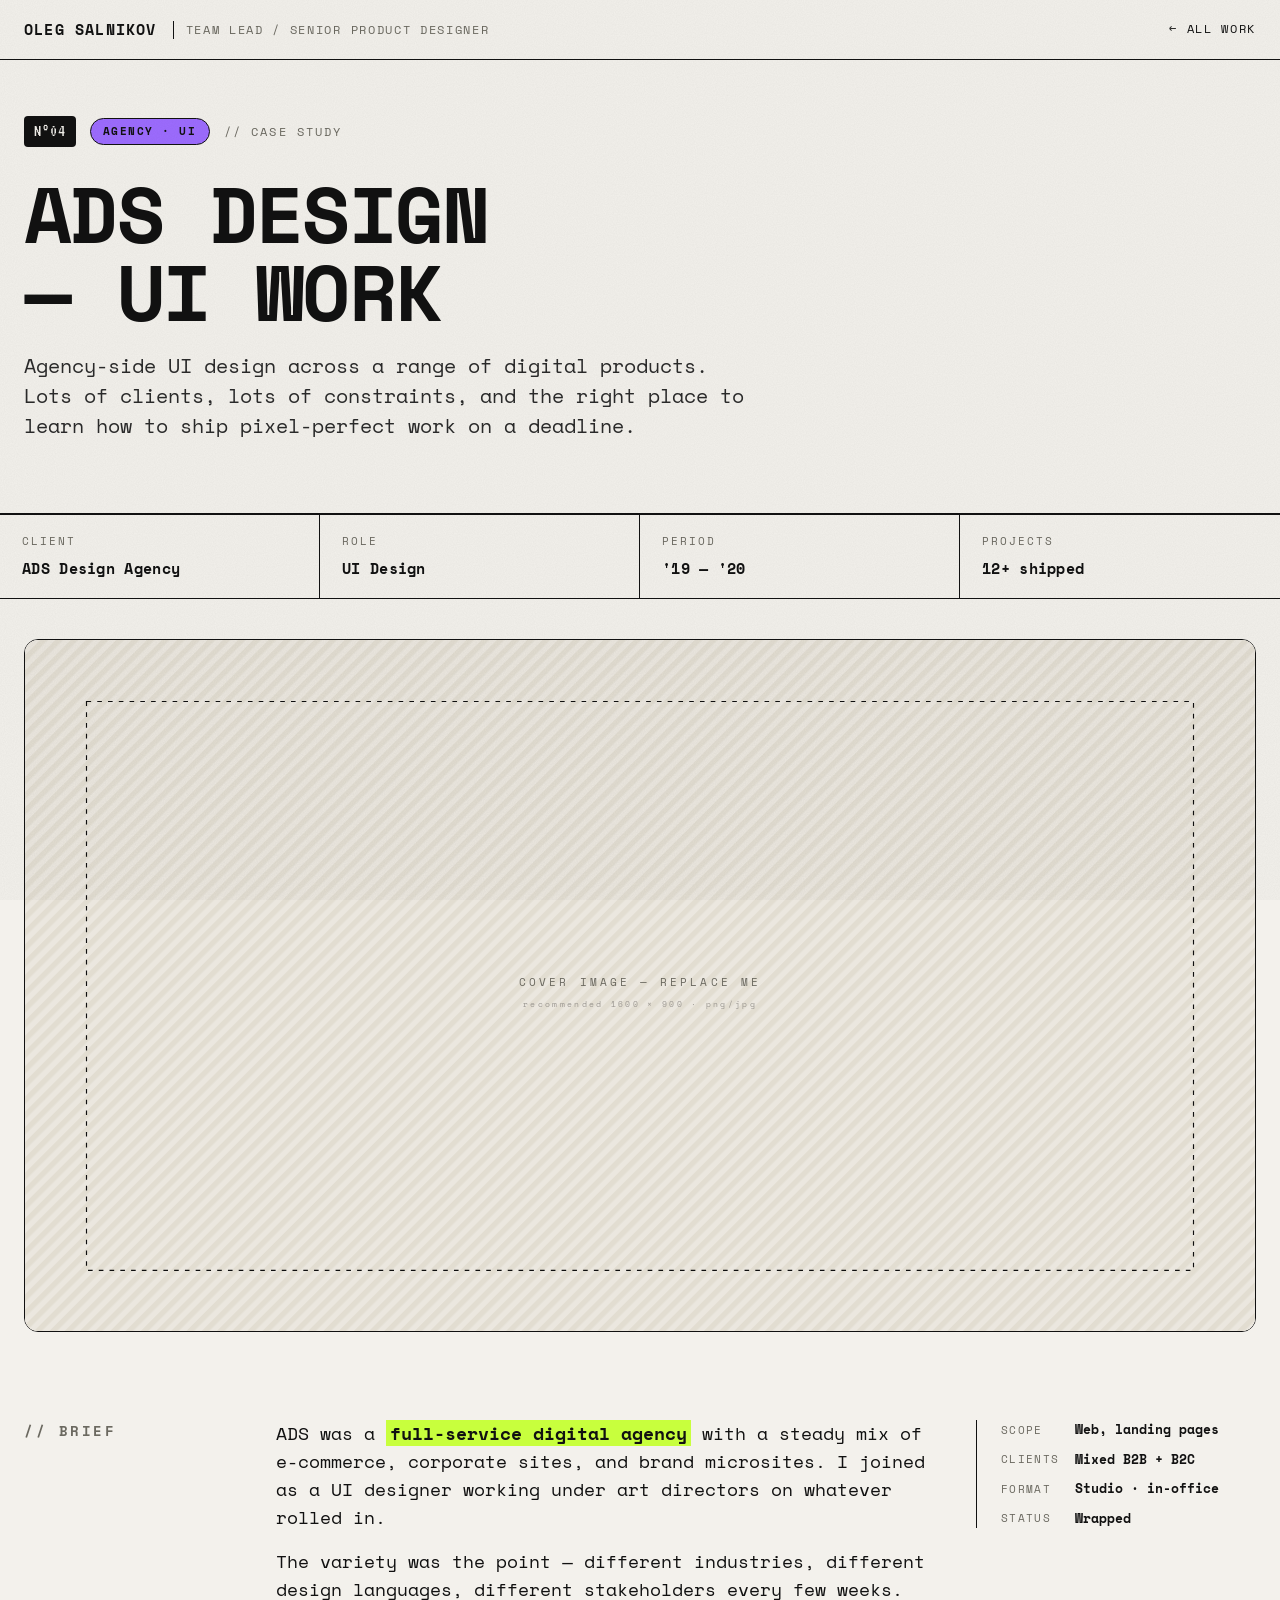
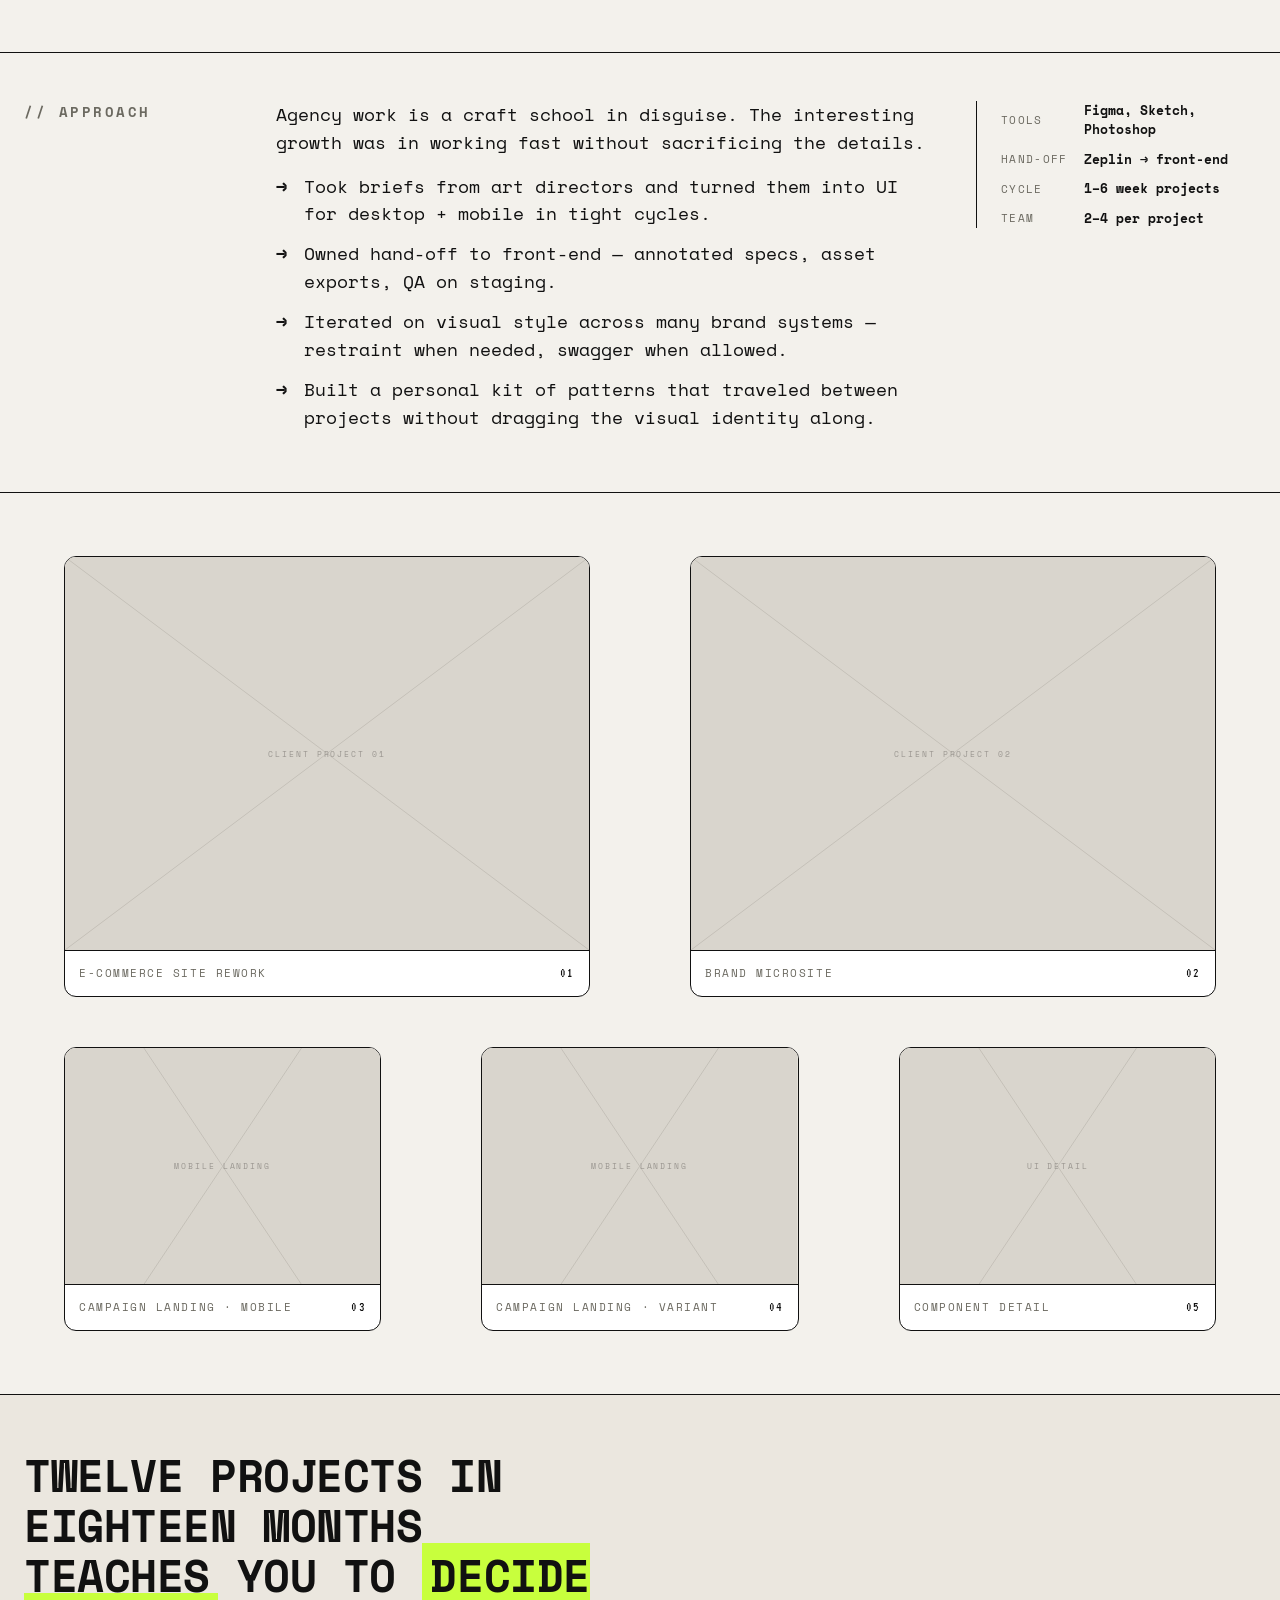
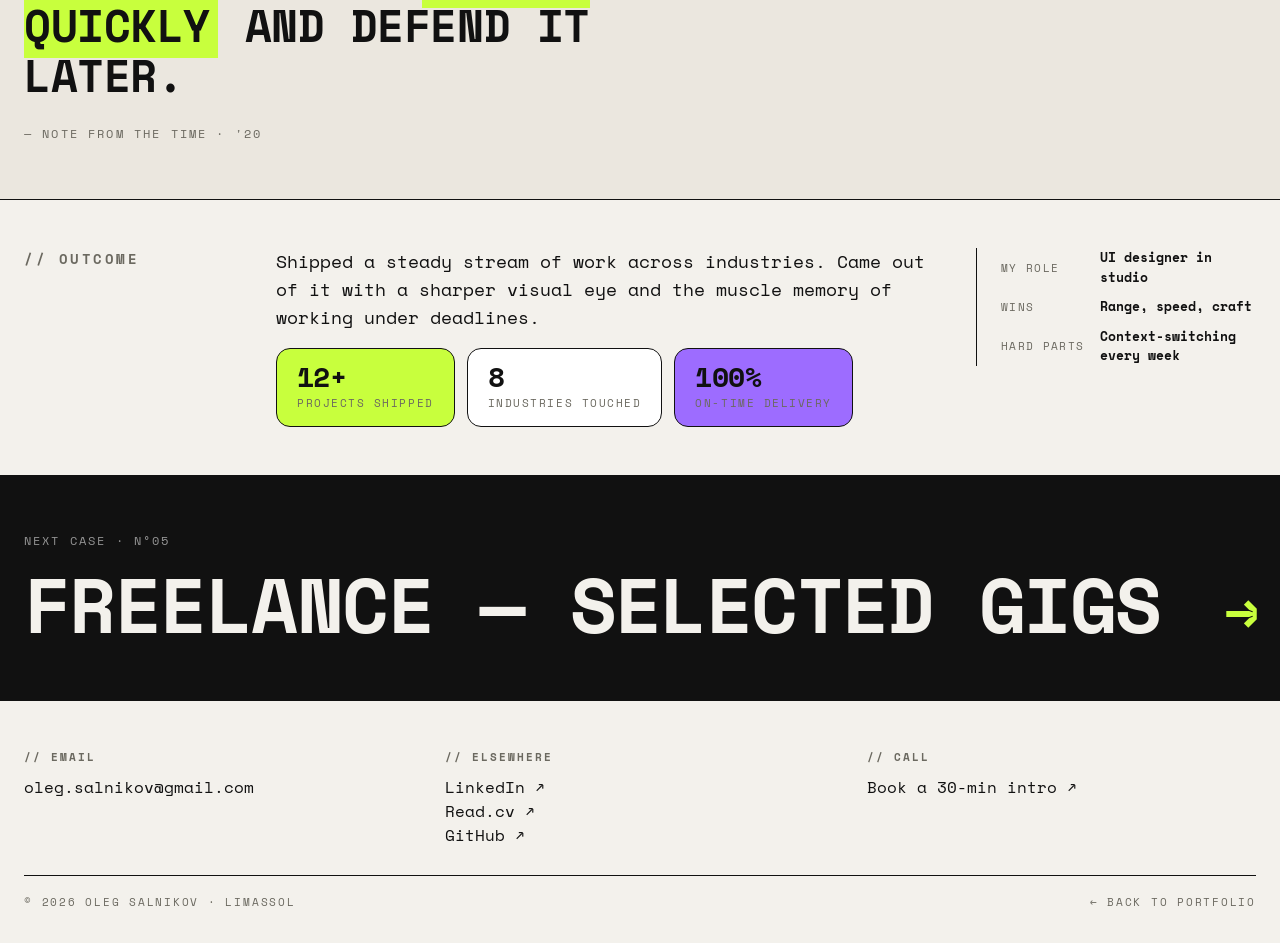
==== cases/ads-design.html @ d473e8bb "Rename works section, replace placeholders with 5 real cases, add case study pages" ====
<!doctype html>
<html lang="en">
<head>
<meta charset="utf-8" />
<meta name="viewport" content="width=device-width, initial-scale=1" />
<title>ADS Design — UI work · Oleg Salnikov</title>
<meta name="description" content="UI Design at ADS — agency work across web and digital products." />
<link rel="preconnect" href="https://fonts.googleapis.com" />
<link rel="preconnect" href="https://fonts.gstatic.com" crossorigin />
<link href="https://fonts.googleapis.com/css2?family=Space+Mono:ital,wght@0,400;0,700;1,400;1,700&family=VT323&display=swap" rel="stylesheet" />
<link rel="stylesheet" href="../assets/case.css" />
</head>
<body>

<!-- NAV -->
<nav class="nav">
  <a class="logo" href="../index.html">
    <span>OLEG SALNIKOV</span>
    <span class="role">Team Lead / Senior Product Designer</span>
  </a>
  <a class="back" href="../index.html#works">← All work</a>
</nav>

<!-- HERO -->
<section class="case-hero">
  <div class="eyebrow">
    <span class="num">N°04</span>
    <span class="cat violet">AGENCY · UI</span>
    <span>// CASE STUDY</span>
  </div>
  <h1>ADS Design — UI work</h1>
  <p class="tagline">Agency-side UI design across a range of digital products. Lots of clients, lots of constraints, and the right place to learn how to ship pixel-perfect work on a deadline.</p>
</section>

<!-- META STRIP -->
<div class="case-meta">
  <div class="item">
    <div class="label">Client</div>
    <div class="value">ADS Design Agency</div>
  </div>
  <div class="item">
    <div class="label">Role</div>
    <div class="value">UI Design</div>
  </div>
  <div class="item">
    <div class="label">Period</div>
    <div class="value">'19 — '20</div>
  </div>
  <div class="item">
    <div class="label">Projects</div>
    <div class="value">12+ shipped</div>
  </div>
</div>

<!-- HERO COVER -->
<div class="case-cover">
  <div class="frame">
    <svg viewBox="0 0 1600 900" preserveAspectRatio="xMidYMid slice" xmlns="http://www.w3.org/2000/svg">
      <defs>
        <pattern id="ads-hatch" width="14" height="14" patternUnits="userSpaceOnUse" patternTransform="rotate(45)">
          <rect width="14" height="14" fill="#ebe7df"/>
          <rect width="7" height="14" fill="#e2ddd1"/>
        </pattern>
      </defs>
      <rect width="1600" height="900" fill="url(#ads-hatch)"/>
      <rect x="80" y="80" width="1440" height="740" fill="none" stroke="#0e0e0e" stroke-width="1.5" stroke-dasharray="6 8"/>
      <text x="800" y="450" text-anchor="middle" font-family="Space Mono, monospace" font-size="14" fill="#6b6960" letter-spacing="4">COVER IMAGE — REPLACE ME</text>
      <text x="800" y="478" text-anchor="middle" font-family="Space Mono, monospace" font-size="11" fill="#9a9690" letter-spacing="3">recommended 1600 × 900 · png/jpg</text>
    </svg>
  </div>
</div>

<!-- BRIEF -->
<section class="case-block">
  <h2>// BRIEF</h2>
  <div class="body">
    <p>ADS was a <strong>full-service digital agency</strong> with a steady mix of e-commerce, corporate sites, and brand microsites. I joined as a UI designer working under art directors on whatever rolled in.</p>
    <p>The variety was the point — different industries, different design languages, different stakeholders every few weeks.</p>
  </div>
  <aside class="side">
    <dl>
      <dt>Scope</dt><dd>Web, landing pages</dd>
      <dt>Clients</dt><dd>Mixed B2B + B2C</dd>
      <dt>Format</dt><dd>Studio · in-office</dd>
      <dt>Status</dt><dd>Wrapped</dd>
    </dl>
  </aside>
</section>

<!-- APPROACH -->
<section class="case-block">
  <h2>// APPROACH</h2>
  <div class="body">
    <p>Agency work is a craft school in disguise. The interesting growth was in working fast without sacrificing the details.</p>
    <ul>
      <li>Took briefs from art directors and turned them into UI for desktop + mobile in tight cycles.</li>
      <li>Owned hand-off to front-end — annotated specs, asset exports, QA on staging.</li>
      <li>Iterated on visual style across many brand systems — restraint when needed, swagger when allowed.</li>
      <li>Built a personal kit of patterns that traveled between projects without dragging the visual identity along.</li>
    </ul>
  </div>
  <aside class="side">
    <dl>
      <dt>Tools</dt><dd>Figma, Sketch, Photoshop</dd>
      <dt>Hand-off</dt><dd>Zeplin → front-end</dd>
      <dt>Cycle</dt><dd>1–6 week projects</dd>
      <dt>Team</dt><dd>2–4 per project</dd>
    </dl>
  </aside>
</section>

<!-- GALLERY -->
<section class="case-gallery">
  <figure class="shot s-6">
    <div class="frame">
      <svg viewBox="0 0 800 600" preserveAspectRatio="xMidYMid slice" xmlns="http://www.w3.org/2000/svg">
        <rect width="800" height="600" fill="#d9d5cd"/>
        <line x1="0" y1="0" x2="800" y2="600" stroke="#c4c0b8" stroke-width="1.5"/>
        <line x1="800" y1="0" x2="0" y2="600" stroke="#c4c0b8" stroke-width="1.5"/>
        <text x="400" y="305" text-anchor="middle" font-family="Space Mono, monospace" font-size="12" fill="#9a9690" letter-spacing="3">CLIENT PROJECT 01</text>
      </svg>
    </div>
    <figcaption class="caption"><span>E-commerce site rework</span><span class="n">01</span></figcaption>
  </figure>
  <figure class="shot s-6">
    <div class="frame">
      <svg viewBox="0 0 800 600" preserveAspectRatio="xMidYMid slice" xmlns="http://www.w3.org/2000/svg">
        <rect width="800" height="600" fill="#d9d5cd"/>
        <line x1="0" y1="0" x2="800" y2="600" stroke="#c4c0b8" stroke-width="1.5"/>
        <line x1="800" y1="0" x2="0" y2="600" stroke="#c4c0b8" stroke-width="1.5"/>
        <text x="400" y="305" text-anchor="middle" font-family="Space Mono, monospace" font-size="12" fill="#9a9690" letter-spacing="3">CLIENT PROJECT 02</text>
      </svg>
    </div>
    <figcaption class="caption"><span>Brand microsite</span><span class="n">02</span></figcaption>
  </figure>
  <figure class="shot s-4">
    <div class="frame">
      <svg viewBox="0 0 500 750" preserveAspectRatio="xMidYMid slice" xmlns="http://www.w3.org/2000/svg">
        <rect width="500" height="750" fill="#d9d5cd"/>
        <line x1="0" y1="0" x2="500" y2="750" stroke="#c4c0b8" stroke-width="1.5"/>
        <line x1="500" y1="0" x2="0" y2="750" stroke="#c4c0b8" stroke-width="1.5"/>
        <text x="250" y="380" text-anchor="middle" font-family="Space Mono, monospace" font-size="12" fill="#9a9690" letter-spacing="3">MOBILE LANDING</text>
      </svg>
    </div>
    <figcaption class="caption"><span>Campaign landing · mobile</span><span class="n">03</span></figcaption>
  </figure>
  <figure class="shot s-4">
    <div class="frame">
      <svg viewBox="0 0 500 750" preserveAspectRatio="xMidYMid slice" xmlns="http://www.w3.org/2000/svg">
        <rect width="500" height="750" fill="#d9d5cd"/>
        <line x1="0" y1="0" x2="500" y2="750" stroke="#c4c0b8" stroke-width="1.5"/>
        <line x1="500" y1="0" x2="0" y2="750" stroke="#c4c0b8" stroke-width="1.5"/>
        <text x="250" y="380" text-anchor="middle" font-family="Space Mono, monospace" font-size="12" fill="#9a9690" letter-spacing="3">MOBILE LANDING</text>
      </svg>
    </div>
    <figcaption class="caption"><span>Campaign landing · variant</span><span class="n">04</span></figcaption>
  </figure>
  <figure class="shot s-4">
    <div class="frame">
      <svg viewBox="0 0 500 750" preserveAspectRatio="xMidYMid slice" xmlns="http://www.w3.org/2000/svg">
        <rect width="500" height="750" fill="#d9d5cd"/>
        <line x1="0" y1="0" x2="500" y2="750" stroke="#c4c0b8" stroke-width="1.5"/>
        <line x1="500" y1="0" x2="0" y2="750" stroke="#c4c0b8" stroke-width="1.5"/>
        <text x="250" y="380" text-anchor="middle" font-family="Space Mono, monospace" font-size="12" fill="#9a9690" letter-spacing="3">UI DETAIL</text>
      </svg>
    </div>
    <figcaption class="caption"><span>Component detail</span><span class="n">05</span></figcaption>
  </figure>
</section>

<!-- PULL -->
<section class="pull">
  <blockquote>Twelve projects in eighteen months teaches you to <span class="accent">decide quickly</span> and defend it later.</blockquote>
  <cite>— note from the time · '20</cite>
</section>

<!-- OUTCOME -->
<section class="case-block">
  <h2>// OUTCOME</h2>
  <div class="body">
    <p>Shipped a steady stream of work across industries. Came out of it with a sharper visual eye and the muscle memory of working under deadlines.</p>
    <div class="outcomes">
      <div class="outcome accent">
        <div class="num">12+</div>
        <div class="label">Projects shipped</div>
      </div>
      <div class="outcome">
        <div class="num">8</div>
        <div class="label">Industries touched</div>
      </div>
      <div class="outcome violet">
        <div class="num">100%</div>
        <div class="label">On-time delivery</div>
      </div>
    </div>
  </div>
  <aside class="side">
    <dl>
      <dt>My role</dt><dd>UI designer in studio</dd>
      <dt>Wins</dt><dd>Range, speed, craft</dd>
      <dt>Hard parts</dt><dd>Context-switching every week</dd>
    </dl>
  </aside>
</section>

<!-- NEXT CASE -->
<a class="next-case" href="freelance.html">
  <div class="label">Next case · N°05</div>
  <h3><span>Freelance — Selected gigs</span><span class="arrow">→</span></h3>
</a>

<!-- CONTACT -->
<footer class="case-contact">
  <div class="row">
    <div>
      <h4>// EMAIL</h4>
      <a href="mailto:oleg.salnikov@gmail.com">oleg.salnikov@gmail.com</a>
    </div>
    <div>
      <h4>// ELSEWHERE</h4>
      <a href="#">LinkedIn ↗</a>
      <a href="#">Read.cv ↗</a>
      <a href="#">GitHub ↗</a>
    </div>
    <div>
      <h4>// CALL</h4>
      <a href="#">Book a 30-min intro ↗</a>
    </div>
  </div>
  <div class="foot">
    <span>© 2026 Oleg Salnikov · Limassol</span>
    <span><a href="../index.html" style="color:inherit;text-decoration:none;">← Back to portfolio</a></span>
  </div>
</footer>

</body>
</html>
---- assets/case.css ----
/* =========================================================
   CASE STUDY — shared styles
   Design tokens mirror index.html. Edit in one place.
   ========================================================= */

:root {
  --bg: #f3f1ec;
  --bg-2: #ebe7df;
  --ink: #111111;
  --ink-2: #2a2a2a;
  --muted: #6b6960;
  --paper: #ffffff;
  --dark: #0e0e0e;
  --dark-2: #181818;
  --accent: #c8ff3d;
  --accent-b: #9d6cff;
  --hair: 1.5px;
}

* { box-sizing: border-box; }
html, body { margin: 0; padding: 0; }
body {
  font-family: "Space Mono", ui-monospace, monospace;
  background: var(--bg);
  color: var(--ink);
  font-size: 15px;
  line-height: 1.5;
  -webkit-font-smoothing: antialiased;
  overflow-x: hidden;
}

/* Film grain overlay */
body::before {
  content: "";
  position: fixed; inset: 0;
  pointer-events: none;
  background-image: url("data:image/svg+xml;utf8,<svg xmlns='http://www.w3.org/2000/svg' width='160' height='160'><filter id='n'><feTurbulence type='fractalNoise' baseFrequency='0.9' numOctaves='2' stitchTiles='stitch'/><feColorMatrix values='0 0 0 0 0  0 0 0 0 0  0 0 0 0 0  0 0 0 0.6 0'/></filter><rect width='100%25' height='100%25' filter='url(%23n)'/></svg>");
  opacity: .07;
  mix-blend-mode: multiply;
  z-index: 9000;
}

/* ---------- NAV ---------- */
.nav {
  position: sticky; top: 0; z-index: 100;
  display: flex; align-items: center; justify-content: space-between;
  padding: 14px 24px;
  background: var(--bg);
  border-bottom: var(--hair) solid var(--ink);
}
.nav .logo {
  font-weight: 700; font-size: 15px; letter-spacing: 0.08em;
  display: inline-flex; align-items: center; gap: 12px;
  text-transform: uppercase;
  text-decoration: none; color: var(--ink);
}
.nav .logo .role {
  color: var(--muted);
  font-weight: 400;
  font-size: 12px;
  letter-spacing: 0.14em;
  padding-left: 12px;
  border-left: var(--hair) solid var(--ink);
  margin-left: 4px;
}
.nav .back {
  color: var(--ink); text-decoration: none;
  font-size: 12px; letter-spacing: 0.14em;
  text-transform: uppercase;
  padding: 6px 0;
  border-bottom: var(--hair) solid transparent;
}
.nav .back:hover { border-bottom-color: var(--ink); }

/* ---------- HERO ---------- */
.case-hero {
  padding: 56px 24px 40px;
  border-bottom: var(--hair) solid var(--ink);
}
.case-hero .eyebrow {
  display: flex; align-items: center; gap: 14px; flex-wrap: wrap;
  font-size: 12px; letter-spacing: 0.18em; text-transform: uppercase;
  color: var(--muted);
  margin-bottom: 28px;
}
.case-hero .eyebrow .num {
  font-family: "VT323", monospace;
  font-size: 18px;
  background: var(--ink); color: var(--bg);
  padding: 2px 10px;
  border-radius: 4px;
  letter-spacing: 0.05em;
}
.case-hero .eyebrow .cat {
  border: var(--hair) solid var(--ink);
  background: var(--accent);
  padding: 4px 12px; border-radius: 999px;
  font-size: 11px; letter-spacing: 0.14em; color: var(--ink);
  font-weight: 700;
}
.case-hero .eyebrow .cat.violet { background: var(--accent-b); }

.case-hero h1 {
  font-family: "Space Mono", monospace;
  font-weight: 700;
  font-size: clamp(40px, 6.2vw, 96px);
  line-height: 0.98;
  letter-spacing: -0.02em;
  text-transform: uppercase;
  margin: 0 0 20px 0;
  max-width: 18ch;
  text-wrap: balance;
}
.case-hero .tagline {
  font-size: 20px;
  max-width: 60ch;
  margin: 0 0 32px 0;
  color: var(--ink-2);
  text-wrap: pretty;
}

/* META STRIP */
.case-meta {
  display: grid;
  grid-template-columns: repeat(4, 1fr);
  gap: 0;
  border-top: var(--hair) solid var(--ink);
  border-bottom: var(--hair) solid var(--ink);
  background: var(--bg);
}
.case-meta .item {
  padding: 18px 22px;
  border-right: var(--hair) solid var(--ink);
}
.case-meta .item:last-child { border-right: none; }
.case-meta .label {
  font-size: 11px; letter-spacing: 0.18em; text-transform: uppercase;
  color: var(--muted);
  margin-bottom: 8px;
}
.case-meta .value {
  font-weight: 700;
  font-size: 15px;
  letter-spacing: 0.02em;
}

/* HERO IMAGE */
.case-cover {
  margin: 0 24px;
  border: var(--hair) solid var(--ink);
  border-radius: 14px;
  overflow: hidden;
  background: var(--paper);
  margin-top: 40px;
  margin-bottom: 40px;
}
.case-cover .frame {
  aspect-ratio: 16/9;
  position: relative;
  background: var(--bg-2);
}
.case-cover .frame svg { position: absolute; inset: 0; width: 100%; height: 100%; }

/* ---------- BLOCKS ---------- */
.case-block {
  display: grid;
  grid-template-columns: 220px 1fr 280px;
  gap: 32px;
  padding: 48px 24px;
  border-bottom: var(--hair) solid var(--ink);
  align-items: start;
}
.case-block h2 {
  margin: 0;
  font-size: 14px; letter-spacing: 0.18em; text-transform: uppercase;
  color: var(--muted);
  font-weight: 700;
}
.case-block .body {
  font-size: 18px;
  line-height: 1.55;
  max-width: 60ch;
  text-wrap: pretty;
}
.case-block .body p { margin: 0 0 16px 0; }
.case-block .body p:last-child { margin-bottom: 0; }
.case-block .body p strong {
  background: var(--accent);
  padding: 0 4px;
  font-weight: 700;
}
.case-block .body ul {
  margin: 0; padding: 0;
  list-style: none;
}
.case-block .body ul li {
  position: relative;
  padding-left: 28px;
  margin-bottom: 12px;
}
.case-block .body ul li::before {
  content: "→";
  position: absolute; left: 0; top: 0;
  color: var(--ink);
  font-weight: 700;
}
.case-block .side {
  border-left: var(--hair) solid var(--ink);
  padding-left: 24px;
  font-size: 13px;
}
.case-block .side dl { margin: 0; display: grid; grid-template-columns: auto 1fr; gap: 10px 16px; }
.case-block .side dt {
  color: var(--muted); text-transform: uppercase; letter-spacing: 0.12em;
  font-size: 11px; align-self: center;
}
.case-block .side dd { margin: 0; font-weight: 700; }

/* GALLERY */
.case-gallery {
  padding: 48px 24px;
  border-bottom: var(--hair) solid var(--ink);
  display: grid;
  grid-template-columns: repeat(12, 1fr);
  gap: 20px;
}
.case-gallery .shot {
  background: var(--paper);
  border: var(--hair) solid var(--ink);
  border-radius: 12px;
  overflow: hidden;
  position: relative;
}
.case-gallery .shot .frame {
  aspect-ratio: 4/3;
  background: var(--bg-2);
  position: relative;
}
.case-gallery .shot .frame svg { position: absolute; inset: 0; width: 100%; height: 100%; }
.case-gallery .shot .caption {
  padding: 12px 14px;
  border-top: var(--hair) solid var(--ink);
  font-size: 11px; letter-spacing: 0.14em; text-transform: uppercase;
  color: var(--muted);
  display: flex; justify-content: space-between; align-items: center;
}
.case-gallery .shot .caption .n {
  font-family: "VT323", monospace; color: var(--ink); font-size: 14px;
}
.case-gallery .shot.s-6 { grid-column: span 6; }
.case-gallery .shot.s-4 { grid-column: span 4; }
.case-gallery .shot.s-8 { grid-column: span 8; }
.case-gallery .shot.s-12 { grid-column: span 12; }

/* OUTCOME CHIPS */
.outcomes {
  display: flex; flex-wrap: wrap; gap: 12px;
  margin-top: 12px;
}
.outcome {
  border: var(--hair) solid var(--ink);
  background: var(--paper);
  padding: 14px 20px;
  border-radius: 14px;
  display: flex; flex-direction: column; gap: 4px;
  min-width: 140px;
}
.outcome .num {
  font-family: "Space Mono", monospace;
  font-weight: 700;
  font-size: 28px;
  letter-spacing: -0.02em;
  line-height: 1;
}
.outcome .label {
  font-size: 11px; letter-spacing: 0.14em; text-transform: uppercase;
  color: var(--muted);
}
.outcome.accent { background: var(--accent); }
.outcome.violet { background: var(--accent-b); color: var(--ink); }

/* QUOTE / PULL */
.pull {
  padding: 56px 24px;
  border-bottom: var(--hair) solid var(--ink);
  background: var(--bg-2);
}
.pull blockquote {
  margin: 0;
  font-size: clamp(24px, 3.4vw, 44px);
  font-weight: 700;
  line-height: 1.15;
  letter-spacing: -0.01em;
  text-transform: uppercase;
  max-width: 22ch;
}
.pull blockquote .accent {
  background: var(--accent);
  padding: 0 8px;
}
.pull cite {
  display: block;
  margin-top: 24px;
  font-style: normal;
  font-size: 12px; letter-spacing: 0.18em; text-transform: uppercase;
  color: var(--muted);
}

/* ---------- NEXT CASE ---------- */
.next-case {
  display: block;
  padding: 56px 24px;
  background: var(--ink);
  color: var(--bg);
  text-decoration: none;
  border-bottom: var(--hair) solid var(--ink);
  transition: background .2s ease;
}
.next-case:hover { background: var(--dark-2); }
.next-case .label {
  font-size: 12px; letter-spacing: 0.18em; text-transform: uppercase;
  color: rgba(255,255,255,.55);
  margin-bottom: 16px;
}
.next-case h3 {
  margin: 0;
  font-size: clamp(36px, 6vw, 80px);
  font-weight: 700;
  text-transform: uppercase;
  letter-spacing: -0.02em;
  line-height: 1;
  display: flex; justify-content: space-between; align-items: baseline;
  gap: 24px;
}
.next-case h3 .arrow { color: var(--accent); font-size: 0.7em; }

/* ---------- CONTACT FOOTER ---------- */
.case-contact {
  background: var(--bg);
  padding: 48px 24px 32px;
  border-top: var(--hair) solid var(--ink);
}
.case-contact .row {
  display: grid;
  grid-template-columns: 1fr 1fr 1fr;
  gap: 32px;
  padding-bottom: 28px;
}
.case-contact .row h4 {
  margin: 0 0 10px 0;
  font-size: 11px; letter-spacing: 0.18em; text-transform: uppercase;
  color: var(--muted);
  font-weight: 700;
}
.case-contact .row a { color: var(--ink); text-decoration: none; display: block; font-size: 16px; }
.case-contact .row a:hover { color: var(--ink); border-bottom: var(--hair) solid var(--ink); }
.case-contact .foot {
  border-top: var(--hair) solid var(--ink);
  padding-top: 18px;
  display: flex; justify-content: space-between;
  font-size: 11px; letter-spacing: 0.16em; text-transform: uppercase;
  color: var(--muted);
}

/* ---------- RESPONSIVE ---------- */
@media (max-width: 1100px) {
  .nav .logo .role { display: none; }
  .case-meta { grid-template-columns: repeat(2, 1fr); }
  .case-meta .item:nth-child(2) { border-right: none; }
  .case-meta .item:nth-child(1), .case-meta .item:nth-child(2) {
    border-bottom: var(--hair) solid var(--ink);
  }
}

@media (max-width: 900px) {
  .case-hero { padding: 32px 20px 28px; }
  .case-cover { margin: 28px 20px; }
  .case-block {
    grid-template-columns: 1fr;
    gap: 20px;
    padding: 36px 20px;
  }
  .case-block .side {
    border-left: none;
    border-top: var(--hair) solid var(--ink);
    padding-left: 0; padding-top: 20px;
  }
  .case-gallery {
    padding: 36px 20px;
    gap: 14px;
  }
  .case-gallery .shot.s-4, .case-gallery .shot.s-6, .case-gallery .shot.s-8 {
    grid-column: span 12;
  }
  .pull { padding: 40px 20px; }
  .next-case { padding: 40px 20px; }
  .case-contact { padding: 36px 20px 24px; }
  .case-contact .row { grid-template-columns: 1fr; gap: 24px; }
  .case-contact .foot { flex-direction: column; gap: 6px; }
}

@media (max-width: 480px) {
  .nav { padding: 12px 16px; }
  .case-hero { padding: 24px 16px 20px; }
  .case-hero h1 { font-size: clamp(32px, 10vw, 96px); }
  .case-hero .tagline { font-size: 17px; }
  .case-meta .item { padding: 14px 16px; }
  .case-cover { margin: 20px 16px; }
  .case-block { padding: 28px 16px; }
  .case-block .body { font-size: 16px; }
  .case-gallery { padding: 28px 16px; gap: 12px; }
  .pull { padding: 32px 16px; }
  .pull blockquote { font-size: clamp(22px, 7vw, 44px); }
  .next-case { padding: 32px 16px; }
  .case-contact { padding: 28px 16px 20px; }
}
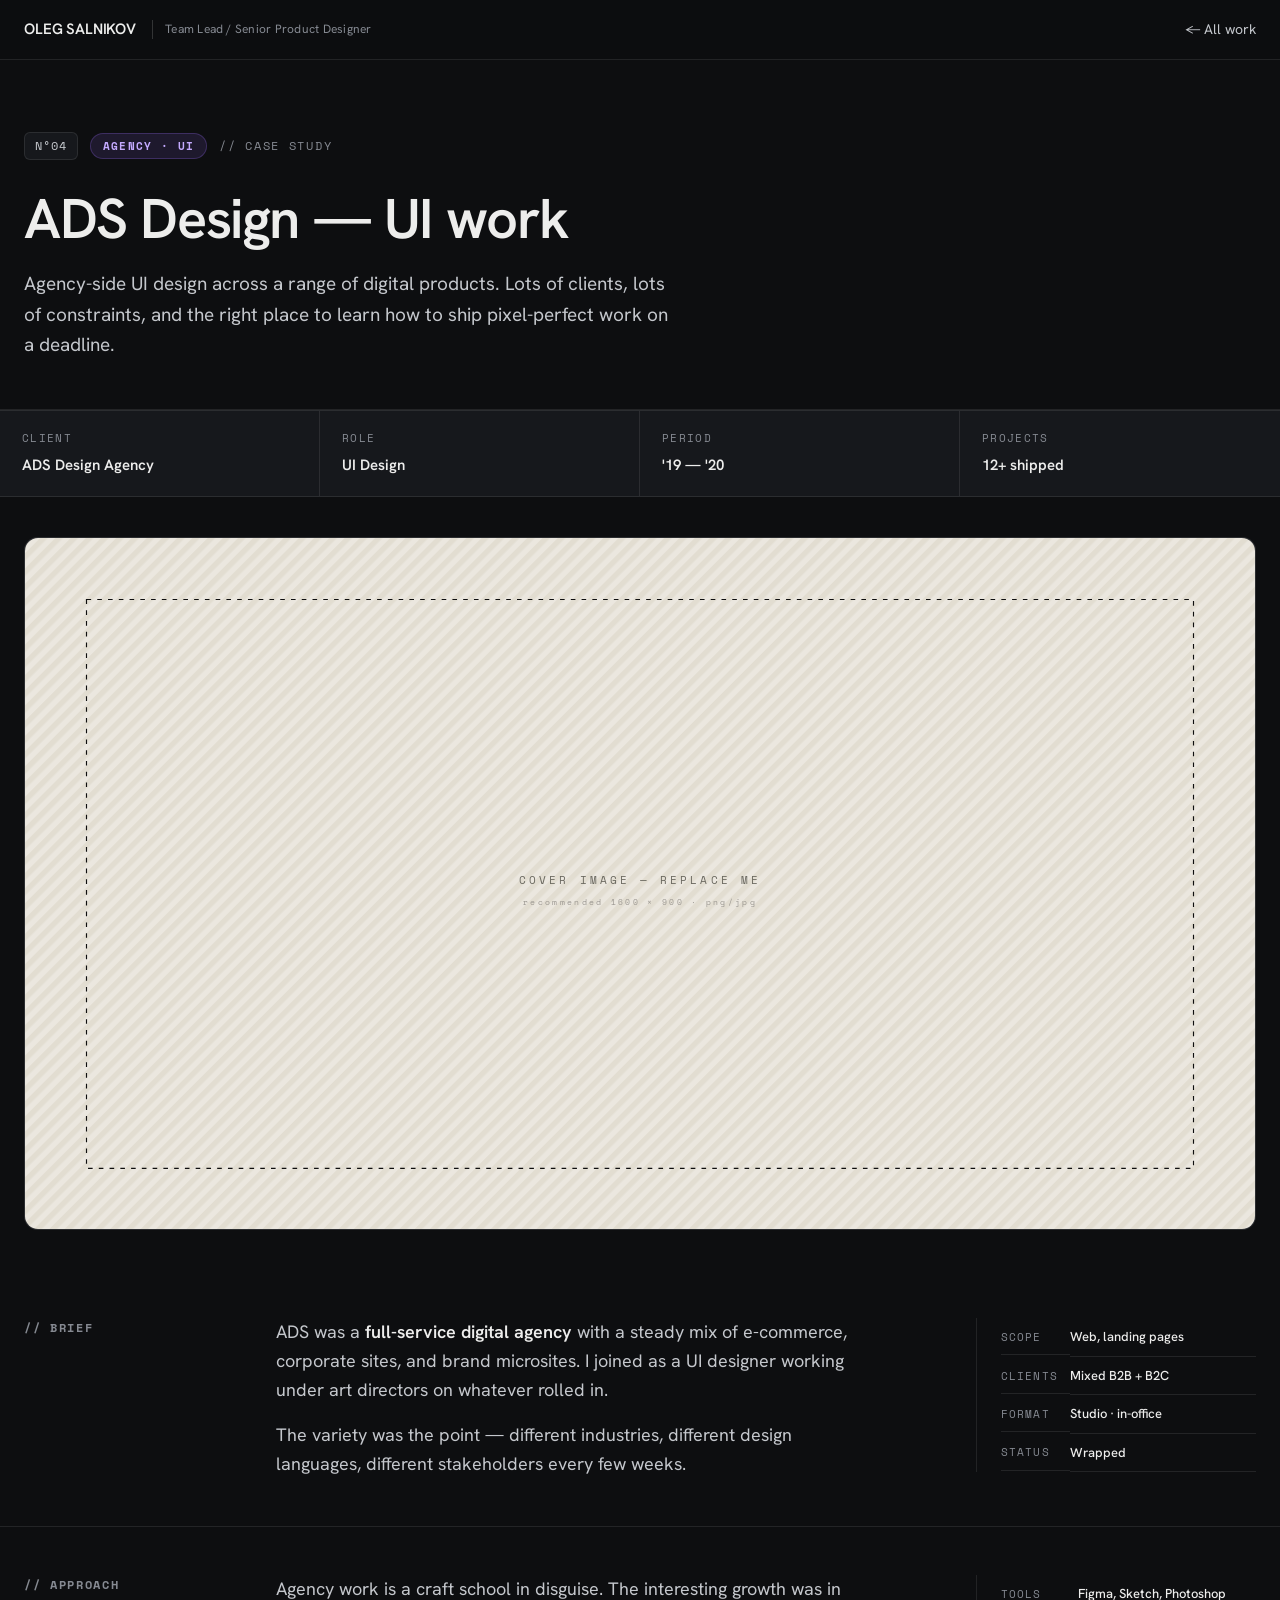
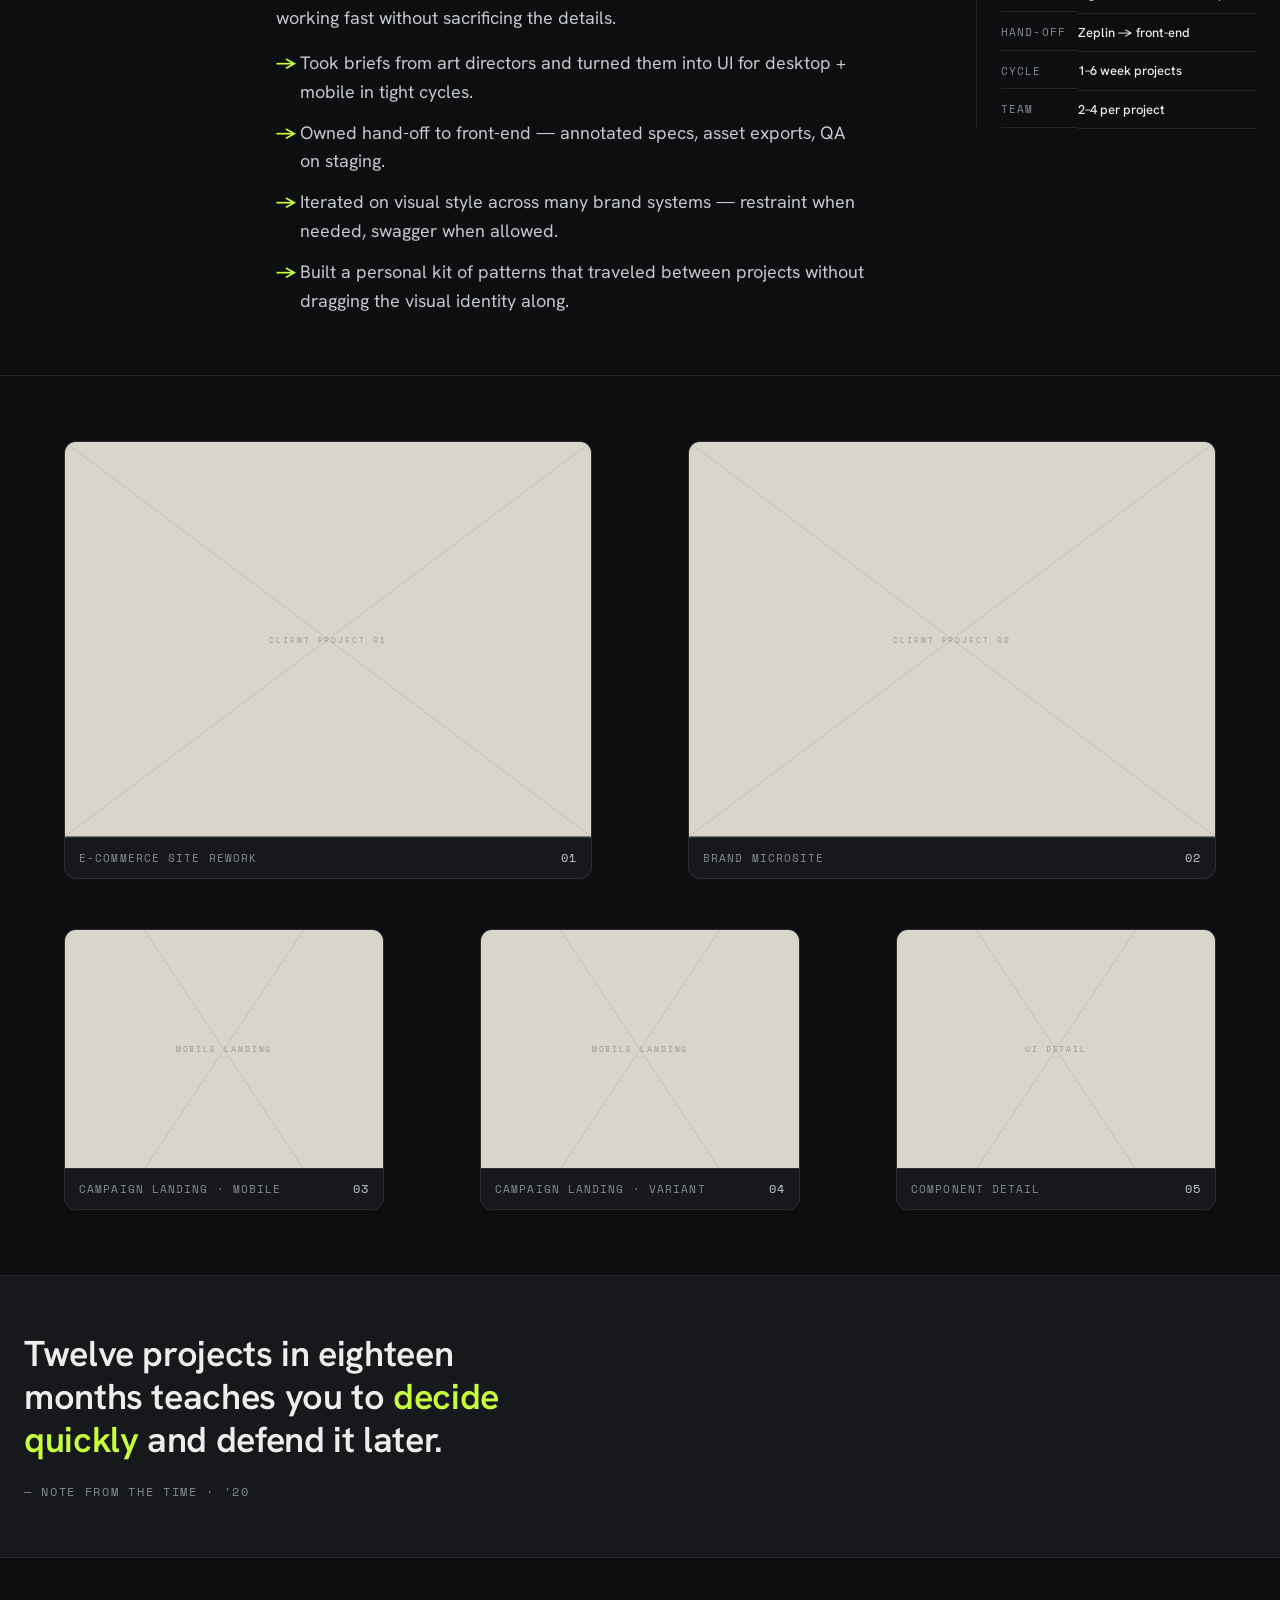
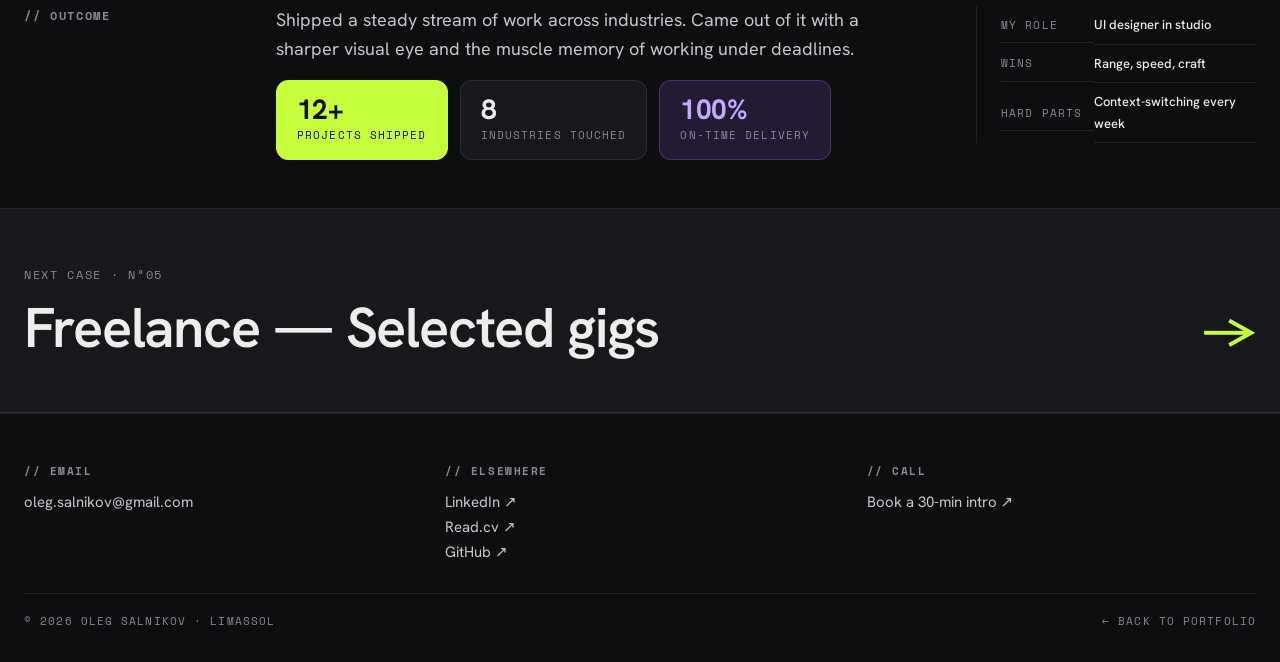
==== commit 3bee4ae9: "Restyle to dark minimal theme Replace warm off-white + Space Mono with dark theme (Hanken Grotesk bo" ====
--- a/cases/ads-design.html
+++ b/cases/ads-design.html
@@ -7,7 +7,7 @@
 <meta name="description" content="UI Design at ADS — agency work across web and digital products." />
 <link rel="preconnect" href="https://fonts.googleapis.com" />
 <link rel="preconnect" href="https://fonts.gstatic.com" crossorigin />
-<link href="https://fonts.googleapis.com/css2?family=Space+Mono:ital,wght@0,400;0,700;1,400;1,700&family=VT323&display=swap" rel="stylesheet" />
+<link href="https://fonts.googleapis.com/css2?family=Hanken+Grotesk:ital,wght@0,400;0,500;0,600;0,700;1,400&family=Space+Mono:wght@400;700&display=swap" rel="stylesheet" />
 <link rel="stylesheet" href="../assets/case.css" />
 </head>
 <body>
--- a/assets/case.css
+++ b/assets/case.css
@@ -1,121 +1,127 @@
 /* =========================================================
-   CASE STUDY — shared styles
-   Design tokens mirror index.html. Edit in one place.
+   CASE STUDY — shared styles (dark theme)
    ========================================================= */
 
+@import url("https://fonts.googleapis.com/css2?family=Hanken+Grotesk:ital,wght@0,400;0,500;0,600;0,700;1,400&family=Space+Mono:wght@400;700&display=swap");
+
 :root {
-  --bg: #f3f1ec;
-  --bg-2: #ebe7df;
-  --ink: #111111;
-  --ink-2: #2a2a2a;
-  --muted: #6b6960;
-  --paper: #ffffff;
-  --dark: #0e0e0e;
-  --dark-2: #181818;
+  --bg: #0d0e10;
+  --surface: #16181c;
+  --surface-2: #1b1e23;
+  --border: rgba(255,255,255,0.09);
+  --border-strong: rgba(255,255,255,0.16);
+  --text: #ededec;
+  --text-2: #c4c7cc;
+  --muted: #868a92;
   --accent: #c8ff3d;
   --accent-b: #9d6cff;
-  --hair: 1.5px;
+  --hair: 1px;
 }
 
 * { box-sizing: border-box; }
-html, body { margin: 0; padding: 0; }
+html { scroll-behavior: smooth; }
 body {
-  font-family: "Space Mono", ui-monospace, monospace;
+  font-family: "Hanken Grotesk", system-ui, sans-serif;
   background: var(--bg);
-  color: var(--ink);
-  font-size: 15px;
-  line-height: 1.5;
+  color: var(--text);
+  font-size: 17px;
+  line-height: 1.65;
   -webkit-font-smoothing: antialiased;
   overflow-x: hidden;
-}
-
-/* Film grain overlay */
-body::before {
-  content: "";
-  position: fixed; inset: 0;
-  pointer-events: none;
-  background-image: url("data:image/svg+xml;utf8,<svg xmlns='http://www.w3.org/2000/svg' width='160' height='160'><filter id='n'><feTurbulence type='fractalNoise' baseFrequency='0.9' numOctaves='2' stitchTiles='stitch'/><feColorMatrix values='0 0 0 0 0  0 0 0 0 0  0 0 0 0 0  0 0 0 0.6 0'/></filter><rect width='100%25' height='100%25' filter='url(%23n)'/></svg>");
-  opacity: .07;
-  mix-blend-mode: multiply;
-  z-index: 9000;
-}
+  margin: 0; padding: 0;
+}
+::selection { background: var(--accent); color: var(--bg); }
 
 /* ---------- NAV ---------- */
 .nav {
   position: sticky; top: 0; z-index: 100;
   display: flex; align-items: center; justify-content: space-between;
   padding: 14px 24px;
-  background: var(--bg);
-  border-bottom: var(--hair) solid var(--ink);
+  background: rgba(13,14,16,0.82);
+  backdrop-filter: blur(14px);
+  -webkit-backdrop-filter: blur(14px);
+  border-bottom: var(--hair) solid var(--border);
 }
 .nav .logo {
-  font-weight: 700; font-size: 15px; letter-spacing: 0.08em;
+  font-weight: 600; font-size: 15px; letter-spacing: -0.01em;
   display: inline-flex; align-items: center; gap: 12px;
-  text-transform: uppercase;
-  text-decoration: none; color: var(--ink);
+  text-decoration: none; color: var(--text);
+  text-transform: none;
 }
 .nav .logo .role {
   color: var(--muted);
   font-weight: 400;
   font-size: 12px;
-  letter-spacing: 0.14em;
+  letter-spacing: 0.02em;
   padding-left: 12px;
-  border-left: var(--hair) solid var(--ink);
+  border-left: var(--hair) solid var(--border-strong);
   margin-left: 4px;
+  text-transform: none;
 }
 .nav .back {
-  color: var(--ink); text-decoration: none;
-  font-size: 12px; letter-spacing: 0.14em;
-  text-transform: uppercase;
-  padding: 6px 0;
-  border-bottom: var(--hair) solid transparent;
-}
-.nav .back:hover { border-bottom-color: var(--ink); }
+  color: var(--text-2); text-decoration: none;
+  font-size: 14px;
+  padding: 4px 0;
+  transition: color .15s ease;
+  text-transform: none;
+  letter-spacing: 0;
+  border-bottom: none;
+}
+.nav .back:hover { color: var(--text); border-bottom: none; }
 
 /* ---------- HERO ---------- */
 .case-hero {
-  padding: 56px 24px 40px;
-  border-bottom: var(--hair) solid var(--ink);
+  padding: 72px 24px 48px;
+  border-bottom: var(--hair) solid var(--border);
 }
 .case-hero .eyebrow {
-  display: flex; align-items: center; gap: 14px; flex-wrap: wrap;
-  font-size: 12px; letter-spacing: 0.18em; text-transform: uppercase;
+  display: flex; align-items: center; gap: 12px; flex-wrap: wrap;
+  font-family: "Space Mono", monospace;
+  font-size: 12px; letter-spacing: 0.14em; text-transform: uppercase;
   color: var(--muted);
   margin-bottom: 28px;
 }
 .case-hero .eyebrow .num {
-  font-family: "VT323", monospace;
-  font-size: 18px;
-  background: var(--ink); color: var(--bg);
-  padding: 2px 10px;
-  border-radius: 4px;
-  letter-spacing: 0.05em;
+  font-family: "Space Mono", monospace;
+  font-size: 12px;
+  background: var(--surface);
+  border: var(--hair) solid var(--border);
+  color: var(--text-2);
+  padding: 3px 10px;
+  border-radius: 6px;
+  letter-spacing: 0.08em;
 }
 .case-hero .eyebrow .cat {
-  border: var(--hair) solid var(--ink);
-  background: var(--accent);
-  padding: 4px 12px; border-radius: 999px;
-  font-size: 11px; letter-spacing: 0.14em; color: var(--ink);
+  border: var(--hair) solid var(--border);
+  background: rgba(200,255,61,0.12);
+  padding: 3px 12px; border-radius: 999px;
+  font-size: 11px; letter-spacing: 0.12em; color: var(--accent);
   font-weight: 700;
 }
-.case-hero .eyebrow .cat.violet { background: var(--accent-b); }
+.case-hero .eyebrow .cat.violet {
+  background: rgba(157,108,255,0.12);
+  border-color: rgba(157,108,255,0.25);
+  color: #c4aaff;
+}
 
 .case-hero h1 {
-  font-family: "Space Mono", monospace;
-  font-weight: 700;
-  font-size: clamp(40px, 6.2vw, 96px);
-  line-height: 0.98;
-  letter-spacing: -0.02em;
-  text-transform: uppercase;
+  font-family: "Hanken Grotesk", sans-serif;
+  font-weight: 600;
+  font-size: clamp(32px, 5vw, 56px);
+  line-height: 1.1;
+  letter-spacing: -0.025em;
+  text-transform: none;
   margin: 0 0 20px 0;
-  max-width: 18ch;
+  max-width: 22ch;
   text-wrap: balance;
+  color: var(--text);
 }
 .case-hero .tagline {
-  font-size: 20px;
+  font-size: 19px;
   max-width: 60ch;
-  margin: 0 0 32px 0;
-  color: var(--ink-2);
+  margin: 0;
+  color: var(--text-2);
+  line-height: 1.6;
   text-wrap: pretty;
 }
 
@@ -124,40 +130,41 @@
   display: grid;
   grid-template-columns: repeat(4, 1fr);
   gap: 0;
-  border-top: var(--hair) solid var(--ink);
-  border-bottom: var(--hair) solid var(--ink);
-  background: var(--bg);
+  border-top: var(--hair) solid var(--border);
+  border-bottom: var(--hair) solid var(--border);
+  background: var(--surface);
 }
 .case-meta .item {
   padding: 18px 22px;
-  border-right: var(--hair) solid var(--ink);
+  border-right: var(--hair) solid var(--border);
 }
 .case-meta .item:last-child { border-right: none; }
 .case-meta .label {
-  font-size: 11px; letter-spacing: 0.18em; text-transform: uppercase;
-  color: var(--muted);
-  margin-bottom: 8px;
+  font-family: "Space Mono", monospace;
+  font-size: 11px; letter-spacing: 0.12em; text-transform: uppercase;
+  color: var(--muted);
+  margin-bottom: 6px;
 }
 .case-meta .value {
-  font-weight: 700;
+  font-weight: 600;
   font-size: 15px;
-  letter-spacing: 0.02em;
+  color: var(--text);
 }
 
 /* HERO IMAGE */
 .case-cover {
   margin: 0 24px;
-  border: var(--hair) solid var(--ink);
+  border: var(--hair) solid var(--border);
   border-radius: 14px;
   overflow: hidden;
-  background: var(--paper);
+  background: var(--surface);
   margin-top: 40px;
   margin-bottom: 40px;
 }
 .case-cover .frame {
   aspect-ratio: 16/9;
   position: relative;
-  background: var(--bg-2);
+  background: var(--surface-2);
 }
 .case-cover .frame svg { position: absolute; inset: 0; width: 100%; height: 100%; }
 
@@ -167,27 +174,30 @@
   grid-template-columns: 220px 1fr 280px;
   gap: 32px;
   padding: 48px 24px;
-  border-bottom: var(--hair) solid var(--ink);
+  border-bottom: var(--hair) solid var(--border);
   align-items: start;
 }
 .case-block h2 {
   margin: 0;
-  font-size: 14px; letter-spacing: 0.18em; text-transform: uppercase;
+  font-family: "Space Mono", monospace;
+  font-size: 12px; letter-spacing: 0.14em; text-transform: uppercase;
   color: var(--muted);
   font-weight: 700;
 }
 .case-block .body {
   font-size: 18px;
-  line-height: 1.55;
+  line-height: 1.6;
+  color: var(--text-2);
   max-width: 60ch;
   text-wrap: pretty;
 }
 .case-block .body p { margin: 0 0 16px 0; }
 .case-block .body p:last-child { margin-bottom: 0; }
 .case-block .body p strong {
-  background: var(--accent);
-  padding: 0 4px;
-  font-weight: 700;
+  background: none;
+  color: var(--text);
+  font-weight: 600;
+  padding: 0;
 }
 .case-block .body ul {
   margin: 0; padding: 0;
@@ -195,57 +205,68 @@
 }
 .case-block .body ul li {
   position: relative;
-  padding-left: 28px;
+  padding-left: 24px;
   margin-bottom: 12px;
+  color: var(--text-2);
 }
 .case-block .body ul li::before {
   content: "→";
   position: absolute; left: 0; top: 0;
-  color: var(--ink);
+  color: var(--accent);
   font-weight: 700;
 }
 .case-block .side {
-  border-left: var(--hair) solid var(--ink);
+  border-left: var(--hair) solid var(--border);
   padding-left: 24px;
   font-size: 13px;
 }
-.case-block .side dl { margin: 0; display: grid; grid-template-columns: auto 1fr; gap: 10px 16px; }
+.case-block .side dl { margin: 0; display: grid; grid-template-columns: auto 1fr; gap: 0; }
 .case-block .side dt {
-  color: var(--muted); text-transform: uppercase; letter-spacing: 0.12em;
+  color: var(--muted);
+  font-family: "Space Mono", monospace;
+  text-transform: uppercase; letter-spacing: 0.1em;
   font-size: 11px; align-self: center;
-}
-.case-block .side dd { margin: 0; font-weight: 700; }
+  padding: 8px 0; padding-right: 12px;
+  border-bottom: var(--hair) solid var(--border);
+}
+.case-block .side dd {
+  margin: 0; font-weight: 500; color: var(--text);
+  padding: 8px 0;
+  border-bottom: var(--hair) solid var(--border);
+  font-size: 13px;
+}
 
 /* GALLERY */
 .case-gallery {
   padding: 48px 24px;
-  border-bottom: var(--hair) solid var(--ink);
+  border-bottom: var(--hair) solid var(--border);
   display: grid;
   grid-template-columns: repeat(12, 1fr);
-  gap: 20px;
+  gap: 16px;
 }
 .case-gallery .shot {
-  background: var(--paper);
-  border: var(--hair) solid var(--ink);
+  background: var(--surface);
+  border: var(--hair) solid var(--border);
   border-radius: 12px;
   overflow: hidden;
   position: relative;
 }
 .case-gallery .shot .frame {
   aspect-ratio: 4/3;
-  background: var(--bg-2);
+  background: var(--surface-2);
   position: relative;
 }
 .case-gallery .shot .frame svg { position: absolute; inset: 0; width: 100%; height: 100%; }
 .case-gallery .shot .caption {
-  padding: 12px 14px;
-  border-top: var(--hair) solid var(--ink);
-  font-size: 11px; letter-spacing: 0.14em; text-transform: uppercase;
+  padding: 10px 14px;
+  border-top: var(--hair) solid var(--border);
+  font-family: "Space Mono", monospace;
+  font-size: 11px; letter-spacing: 0.1em; text-transform: uppercase;
   color: var(--muted);
   display: flex; justify-content: space-between; align-items: center;
 }
 .case-gallery .shot .caption .n {
-  font-family: "VT323", monospace; color: var(--ink); font-size: 14px;
+  font-family: "Space Mono", monospace; color: var(--text-2); font-size: 12px;
 }
 .case-gallery .shot.s-6 { grid-column: span 6; }
 .case-gallery .shot.s-4 { grid-column: span 4; }
@@ -255,54 +276,68 @@
 /* OUTCOME CHIPS */
 .outcomes {
   display: flex; flex-wrap: wrap; gap: 12px;
-  margin-top: 12px;
+  margin-top: 16px;
 }
 .outcome {
-  border: var(--hair) solid var(--ink);
-  background: var(--paper);
+  border: var(--hair) solid var(--border);
+  background: var(--surface);
   padding: 14px 20px;
-  border-radius: 14px;
+  border-radius: 12px;
   display: flex; flex-direction: column; gap: 4px;
-  min-width: 140px;
+  min-width: 130px;
 }
 .outcome .num {
-  font-family: "Space Mono", monospace;
+  font-family: "Hanken Grotesk", sans-serif;
   font-weight: 700;
   font-size: 28px;
   letter-spacing: -0.02em;
   line-height: 1;
+  color: var(--text);
 }
 .outcome .label {
-  font-size: 11px; letter-spacing: 0.14em; text-transform: uppercase;
-  color: var(--muted);
-}
-.outcome.accent { background: var(--accent); }
-.outcome.violet { background: var(--accent-b); color: var(--ink); }
+  font-family: "Space Mono", monospace;
+  font-size: 11px; letter-spacing: 0.1em; text-transform: uppercase;
+  color: var(--muted);
+}
+.outcome.accent {
+  background: var(--accent);
+  border-color: var(--accent);
+}
+.outcome.accent .num, .outcome.accent .label { color: var(--bg); }
+.outcome.violet {
+  background: rgba(157,108,255,0.15);
+  border-color: rgba(157,108,255,0.3);
+}
+.outcome.violet .num { color: #c4aaff; }
+.outcome.violet .label { color: var(--muted); }
 
 /* QUOTE / PULL */
 .pull {
   padding: 56px 24px;
-  border-bottom: var(--hair) solid var(--ink);
-  background: var(--bg-2);
+  border-bottom: var(--hair) solid var(--border);
+  background: var(--surface);
 }
 .pull blockquote {
   margin: 0;
-  font-size: clamp(24px, 3.4vw, 44px);
-  font-weight: 700;
-  line-height: 1.15;
+  font-size: clamp(22px, 3.2vw, 36px);
+  font-weight: 600;
+  line-height: 1.2;
   letter-spacing: -0.01em;
-  text-transform: uppercase;
-  max-width: 22ch;
+  text-transform: none;
+  max-width: 24ch;
+  color: var(--text);
 }
 .pull blockquote .accent {
-  background: var(--accent);
-  padding: 0 8px;
+  color: var(--accent);
+  background: none;
+  padding: 0;
 }
 .pull cite {
   display: block;
-  margin-top: 24px;
+  margin-top: 20px;
   font-style: normal;
-  font-size: 12px; letter-spacing: 0.18em; text-transform: uppercase;
+  font-family: "Space Mono", monospace;
+  font-size: 12px; letter-spacing: 0.14em; text-transform: uppercase;
   color: var(--muted);
 }
 
@@ -310,35 +345,37 @@
 .next-case {
   display: block;
   padding: 56px 24px;
-  background: var(--ink);
-  color: var(--bg);
+  background: var(--surface);
+  color: var(--text);
   text-decoration: none;
-  border-bottom: var(--hair) solid var(--ink);
+  border-bottom: var(--hair) solid var(--border);
   transition: background .2s ease;
 }
-.next-case:hover { background: var(--dark-2); }
+.next-case:hover { background: var(--surface-2); }
 .next-case .label {
-  font-size: 12px; letter-spacing: 0.18em; text-transform: uppercase;
-  color: rgba(255,255,255,.55);
+  font-family: "Space Mono", monospace;
+  font-size: 12px; letter-spacing: 0.14em; text-transform: uppercase;
+  color: var(--muted);
   margin-bottom: 16px;
 }
 .next-case h3 {
   margin: 0;
-  font-size: clamp(36px, 6vw, 80px);
-  font-weight: 700;
-  text-transform: uppercase;
+  font-size: clamp(28px, 5vw, 56px);
+  font-weight: 600;
+  text-transform: none;
   letter-spacing: -0.02em;
   line-height: 1;
   display: flex; justify-content: space-between; align-items: baseline;
   gap: 24px;
-}
-.next-case h3 .arrow { color: var(--accent); font-size: 0.7em; }
+  color: var(--text);
+}
+.next-case h3 .arrow { color: var(--accent); font-size: 0.85em; }
 
 /* ---------- CONTACT FOOTER ---------- */
 .case-contact {
   background: var(--bg);
   padding: 48px 24px 32px;
-  border-top: var(--hair) solid var(--ink);
+  border-top: var(--hair) solid var(--border);
 }
 .case-contact .row {
   display: grid;
@@ -348,17 +385,22 @@
 }
 .case-contact .row h4 {
   margin: 0 0 10px 0;
-  font-size: 11px; letter-spacing: 0.18em; text-transform: uppercase;
+  font-family: "Space Mono", monospace;
+  font-size: 11px; letter-spacing: 0.14em; text-transform: uppercase;
   color: var(--muted);
   font-weight: 700;
 }
-.case-contact .row a { color: var(--ink); text-decoration: none; display: block; font-size: 16px; }
-.case-contact .row a:hover { color: var(--ink); border-bottom: var(--hair) solid var(--ink); }
+.case-contact .row a {
+  color: var(--text-2); text-decoration: none; display: block; font-size: 15px;
+  transition: color .15s ease;
+}
+.case-contact .row a:hover { color: var(--text); border-bottom: none; }
 .case-contact .foot {
-  border-top: var(--hair) solid var(--ink);
+  border-top: var(--hair) solid var(--border);
   padding-top: 18px;
   display: flex; justify-content: space-between;
-  font-size: 11px; letter-spacing: 0.16em; text-transform: uppercase;
+  font-family: "Space Mono", monospace;
+  font-size: 11px; letter-spacing: 0.1em; text-transform: uppercase;
   color: var(--muted);
 }
 
@@ -368,12 +410,12 @@
   .case-meta { grid-template-columns: repeat(2, 1fr); }
   .case-meta .item:nth-child(2) { border-right: none; }
   .case-meta .item:nth-child(1), .case-meta .item:nth-child(2) {
-    border-bottom: var(--hair) solid var(--ink);
+    border-bottom: var(--hair) solid var(--border);
   }
 }
 
 @media (max-width: 900px) {
-  .case-hero { padding: 32px 20px 28px; }
+  .case-hero { padding: 40px 20px 32px; }
   .case-cover { margin: 28px 20px; }
   .case-block {
     grid-template-columns: 1fr;
@@ -382,12 +424,12 @@
   }
   .case-block .side {
     border-left: none;
-    border-top: var(--hair) solid var(--ink);
+    border-top: var(--hair) solid var(--border);
     padding-left: 0; padding-top: 20px;
   }
   .case-gallery {
     padding: 36px 20px;
-    gap: 14px;
+    gap: 12px;
   }
   .case-gallery .shot.s-4, .case-gallery .shot.s-6, .case-gallery .shot.s-8 {
     grid-column: span 12;
@@ -395,22 +437,22 @@
   .pull { padding: 40px 20px; }
   .next-case { padding: 40px 20px; }
   .case-contact { padding: 36px 20px 24px; }
-  .case-contact .row { grid-template-columns: 1fr; gap: 24px; }
+  .case-contact .row { grid-template-columns: 1fr; gap: 20px; }
   .case-contact .foot { flex-direction: column; gap: 6px; }
 }
 
 @media (max-width: 480px) {
   .nav { padding: 12px 16px; }
-  .case-hero { padding: 24px 16px 20px; }
-  .case-hero h1 { font-size: clamp(32px, 10vw, 96px); }
-  .case-hero .tagline { font-size: 17px; }
+  .case-hero { padding: 28px 16px 24px; }
+  .case-hero h1 { font-size: clamp(28px, 9vw, 56px); }
+  .case-hero .tagline { font-size: 16px; }
   .case-meta .item { padding: 14px 16px; }
   .case-cover { margin: 20px 16px; }
   .case-block { padding: 28px 16px; }
   .case-block .body { font-size: 16px; }
-  .case-gallery { padding: 28px 16px; gap: 12px; }
+  .case-gallery { padding: 28px 16px; gap: 10px; }
   .pull { padding: 32px 16px; }
-  .pull blockquote { font-size: clamp(22px, 7vw, 44px); }
+  .pull blockquote { font-size: clamp(20px, 7vw, 36px); }
   .next-case { padding: 32px 16px; }
   .case-contact { padding: 28px 16px 20px; }
 }
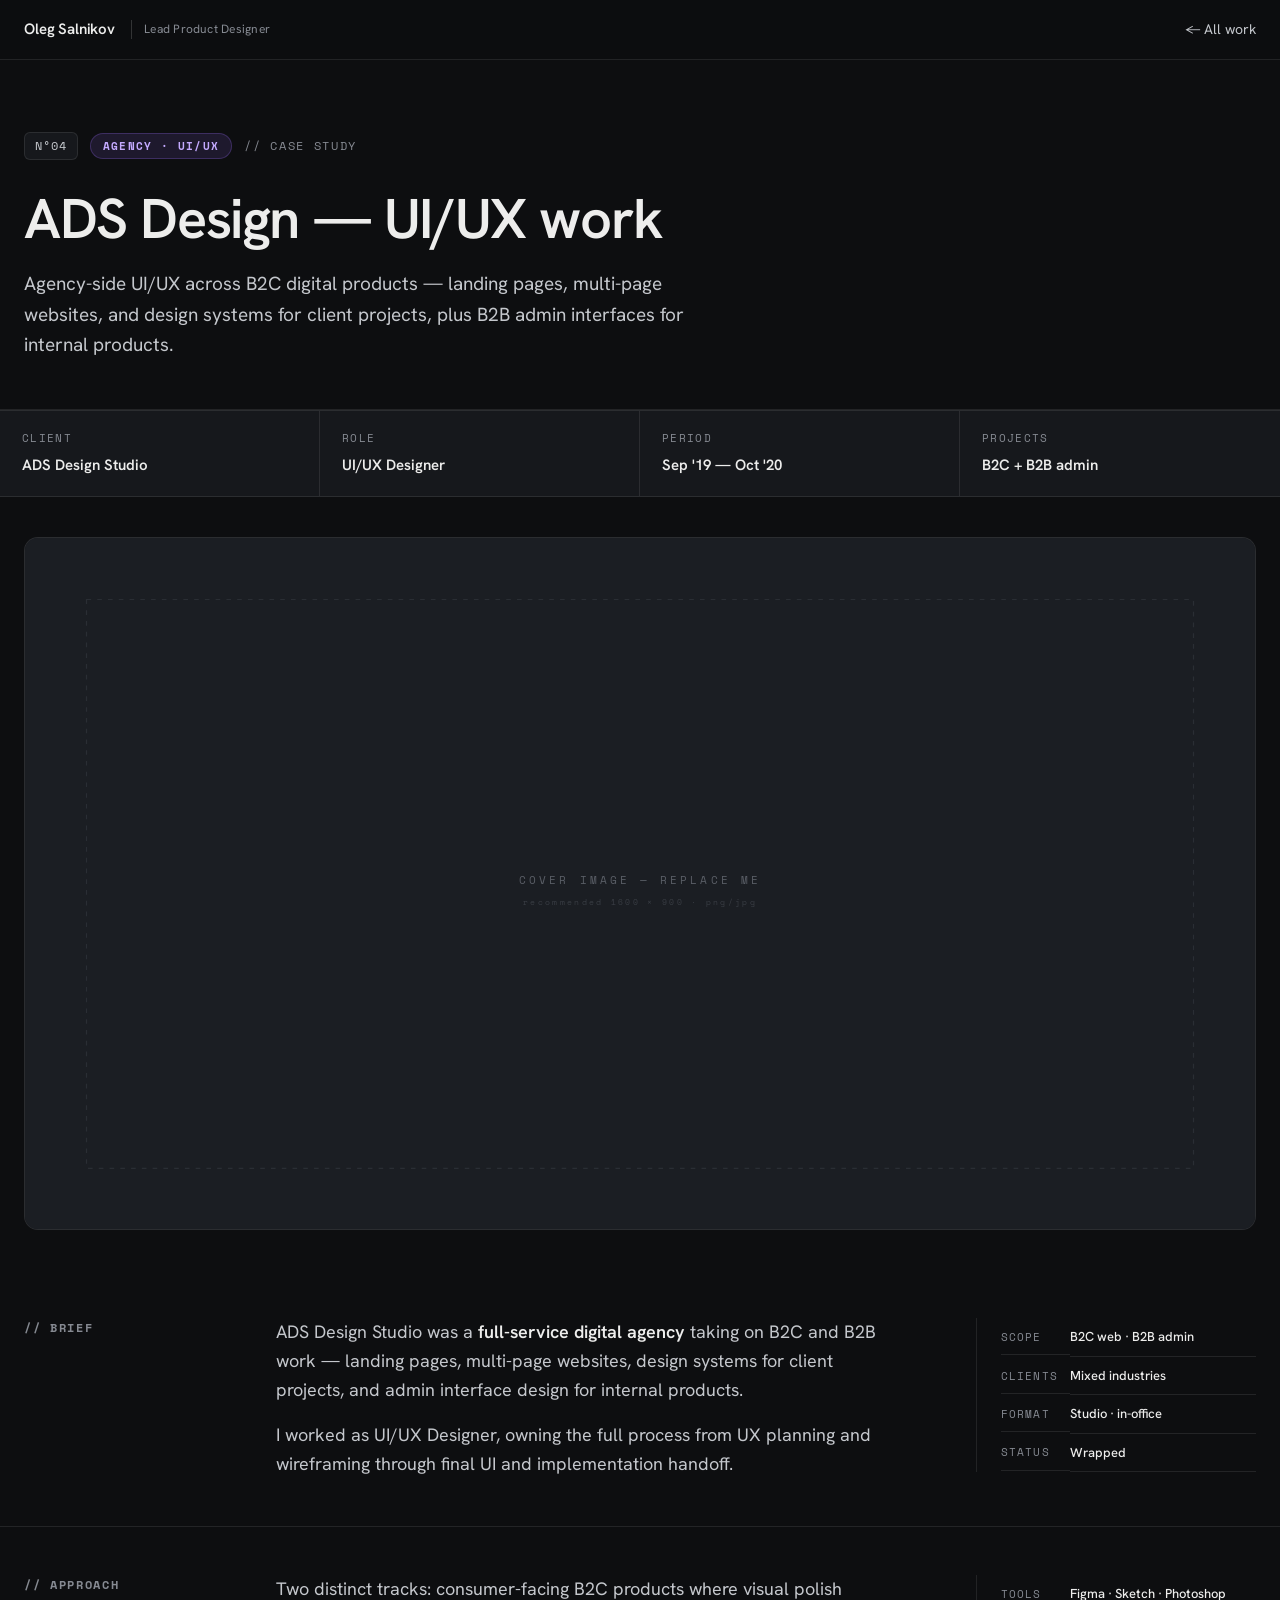
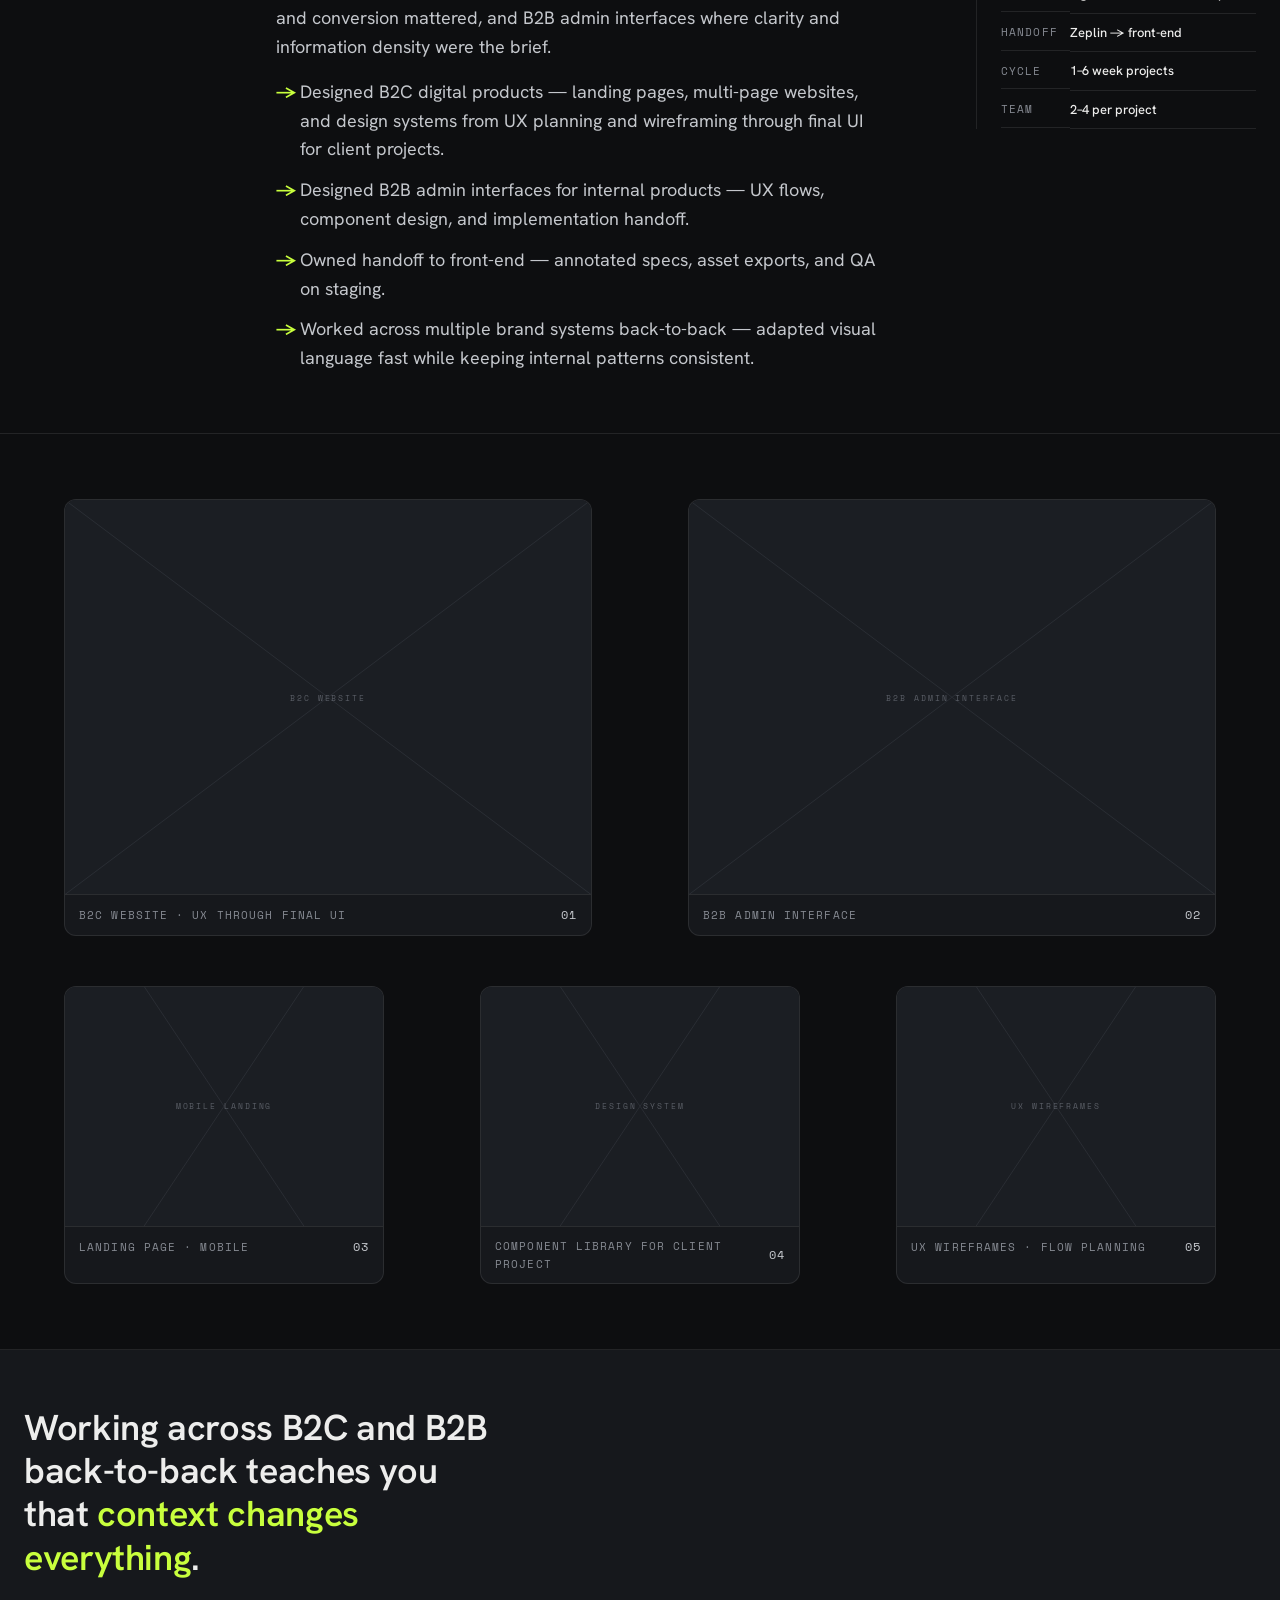
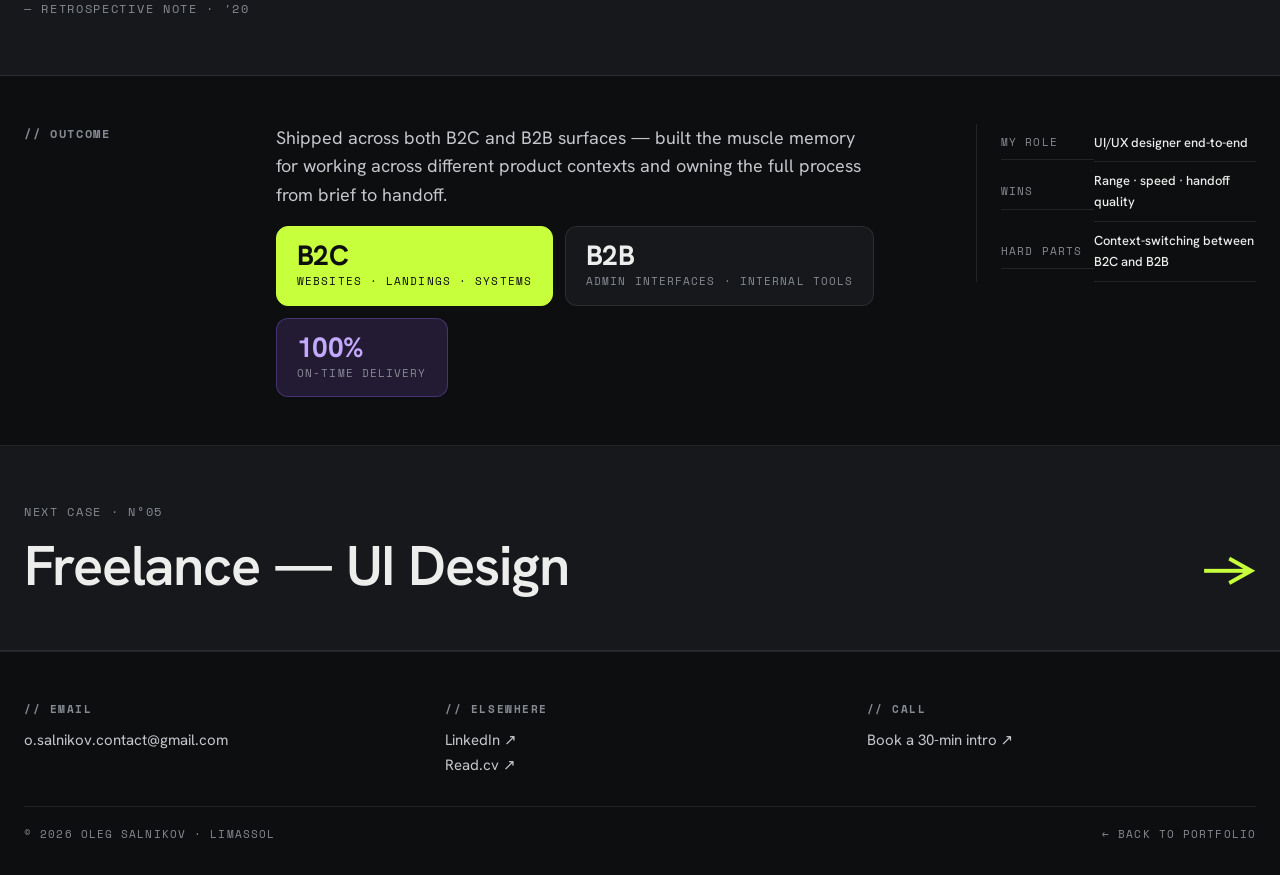
==== commit 8ba519f7: "Align portfolio with resume — contacts, roles, dates, case content - Email: o.salnikov.contact@gmail" ====
--- a/cases/ads-design.html
+++ b/cases/ads-design.html
@@ -3,8 +3,8 @@
 <head>
 <meta charset="utf-8" />
 <meta name="viewport" content="width=device-width, initial-scale=1" />
-<title>ADS Design — UI work · Oleg Salnikov</title>
-<meta name="description" content="UI Design at ADS — agency work across web and digital products." />
+<title>ADS Design — UI/UX work · Oleg Salnikov</title>
+<meta name="description" content="UI/UX Designer at ADS Design Studio — B2C digital products, multi-page websites, design systems, and B2B admin interfaces." />
 <link rel="preconnect" href="https://fonts.googleapis.com" />
 <link rel="preconnect" href="https://fonts.gstatic.com" crossorigin />
 <link href="https://fonts.googleapis.com/css2?family=Hanken+Grotesk:ital,wght@0,400;0,500;0,600;0,700;1,400&family=Space+Mono:wght@400;700&display=swap" rel="stylesheet" />
@@ -15,8 +15,8 @@
 <!-- NAV -->
 <nav class="nav">
   <a class="logo" href="../index.html">
-    <span>OLEG SALNIKOV</span>
-    <span class="role">Team Lead / Senior Product Designer</span>
+    <span>Oleg Salnikov</span>
+    <span class="role">Lead Product Designer</span>
   </a>
   <a class="back" href="../index.html#works">← All work</a>
 </nav>
@@ -25,30 +25,30 @@
 <section class="case-hero">
   <div class="eyebrow">
     <span class="num">N°04</span>
-    <span class="cat violet">AGENCY · UI</span>
+    <span class="cat violet">AGENCY · UI/UX</span>
     <span>// CASE STUDY</span>
   </div>
-  <h1>ADS Design — UI work</h1>
-  <p class="tagline">Agency-side UI design across a range of digital products. Lots of clients, lots of constraints, and the right place to learn how to ship pixel-perfect work on a deadline.</p>
+  <h1>ADS Design — UI/UX work</h1>
+  <p class="tagline">Agency-side UI/UX across B2C digital products — landing pages, multi-page websites, and design systems for client projects, plus B2B admin interfaces for internal products.</p>
 </section>
 
 <!-- META STRIP -->
 <div class="case-meta">
   <div class="item">
     <div class="label">Client</div>
-    <div class="value">ADS Design Agency</div>
+    <div class="value">ADS Design Studio</div>
   </div>
   <div class="item">
     <div class="label">Role</div>
-    <div class="value">UI Design</div>
+    <div class="value">UI/UX Designer</div>
   </div>
   <div class="item">
     <div class="label">Period</div>
-    <div class="value">'19 — '20</div>
+    <div class="value">Sep '19 — Oct '20</div>
   </div>
   <div class="item">
     <div class="label">Projects</div>
-    <div class="value">12+ shipped</div>
+    <div class="value">B2C + B2B admin</div>
   </div>
 </div>
 
@@ -56,16 +56,10 @@
 <div class="case-cover">
   <div class="frame">
     <svg viewBox="0 0 1600 900" preserveAspectRatio="xMidYMid slice" xmlns="http://www.w3.org/2000/svg">
-      <defs>
-        <pattern id="ads-hatch" width="14" height="14" patternUnits="userSpaceOnUse" patternTransform="rotate(45)">
-          <rect width="14" height="14" fill="#ebe7df"/>
-          <rect width="7" height="14" fill="#e2ddd1"/>
-        </pattern>
-      </defs>
-      <rect width="1600" height="900" fill="url(#ads-hatch)"/>
-      <rect x="80" y="80" width="1440" height="740" fill="none" stroke="#0e0e0e" stroke-width="1.5" stroke-dasharray="6 8"/>
-      <text x="800" y="450" text-anchor="middle" font-family="Space Mono, monospace" font-size="14" fill="#6b6960" letter-spacing="4">COVER IMAGE — REPLACE ME</text>
-      <text x="800" y="478" text-anchor="middle" font-family="Space Mono, monospace" font-size="11" fill="#9a9690" letter-spacing="3">recommended 1600 × 900 · png/jpg</text>
+      <rect width="1600" height="900" fill="#1b1e23"/>
+      <rect x="80" y="80" width="1440" height="740" fill="none" stroke="#2a2e34" stroke-width="1.5" stroke-dasharray="6 8"/>
+      <text x="800" y="450" text-anchor="middle" font-family="Space Mono, monospace" font-size="14" fill="#5a5e66" letter-spacing="4">COVER IMAGE — REPLACE ME</text>
+      <text x="800" y="478" text-anchor="middle" font-family="Space Mono, monospace" font-size="11" fill="#3a3e45" letter-spacing="3">recommended 1600 × 900 · png/jpg</text>
     </svg>
   </div>
 </div>
@@ -74,13 +68,13 @@
 <section class="case-block">
   <h2>// BRIEF</h2>
   <div class="body">
-    <p>ADS was a <strong>full-service digital agency</strong> with a steady mix of e-commerce, corporate sites, and brand microsites. I joined as a UI designer working under art directors on whatever rolled in.</p>
-    <p>The variety was the point — different industries, different design languages, different stakeholders every few weeks.</p>
+    <p>ADS Design Studio was a <strong>full-service digital agency</strong> taking on B2C and B2B work — landing pages, multi-page websites, design systems for client projects, and admin interface design for internal products.</p>
+    <p>I worked as UI/UX Designer, owning the full process from UX planning and wireframing through final UI and implementation handoff.</p>
   </div>
   <aside class="side">
     <dl>
-      <dt>Scope</dt><dd>Web, landing pages</dd>
-      <dt>Clients</dt><dd>Mixed B2B + B2C</dd>
+      <dt>Scope</dt><dd>B2C web · B2B admin</dd>
+      <dt>Clients</dt><dd>Mixed industries</dd>
       <dt>Format</dt><dd>Studio · in-office</dd>
       <dt>Status</dt><dd>Wrapped</dd>
     </dl>
@@ -91,18 +85,18 @@
 <section class="case-block">
   <h2>// APPROACH</h2>
   <div class="body">
-    <p>Agency work is a craft school in disguise. The interesting growth was in working fast without sacrificing the details.</p>
+    <p>Two distinct tracks: consumer-facing B2C products where visual polish and conversion mattered, and B2B admin interfaces where clarity and information density were the brief.</p>
     <ul>
-      <li>Took briefs from art directors and turned them into UI for desktop + mobile in tight cycles.</li>
-      <li>Owned hand-off to front-end — annotated specs, asset exports, QA on staging.</li>
-      <li>Iterated on visual style across many brand systems — restraint when needed, swagger when allowed.</li>
-      <li>Built a personal kit of patterns that traveled between projects without dragging the visual identity along.</li>
+      <li>Designed B2C digital products — landing pages, multi-page websites, and design systems from UX planning and wireframing through final UI for client projects.</li>
+      <li>Designed B2B admin interfaces for internal products — UX flows, component design, and implementation handoff.</li>
+      <li>Owned handoff to front-end — annotated specs, asset exports, and QA on staging.</li>
+      <li>Worked across multiple brand systems back-to-back — adapted visual language fast while keeping internal patterns consistent.</li>
     </ul>
   </div>
   <aside class="side">
     <dl>
-      <dt>Tools</dt><dd>Figma, Sketch, Photoshop</dd>
-      <dt>Hand-off</dt><dd>Zeplin → front-end</dd>
+      <dt>Tools</dt><dd>Figma · Sketch · Photoshop</dd>
+      <dt>Handoff</dt><dd>Zeplin → front-end</dd>
       <dt>Cycle</dt><dd>1–6 week projects</dd>
       <dt>Team</dt><dd>2–4 per project</dd>
     </dl>
@@ -114,79 +108,79 @@
   <figure class="shot s-6">
     <div class="frame">
       <svg viewBox="0 0 800 600" preserveAspectRatio="xMidYMid slice" xmlns="http://www.w3.org/2000/svg">
-        <rect width="800" height="600" fill="#d9d5cd"/>
-        <line x1="0" y1="0" x2="800" y2="600" stroke="#c4c0b8" stroke-width="1.5"/>
-        <line x1="800" y1="0" x2="0" y2="600" stroke="#c4c0b8" stroke-width="1.5"/>
-        <text x="400" y="305" text-anchor="middle" font-family="Space Mono, monospace" font-size="12" fill="#9a9690" letter-spacing="3">CLIENT PROJECT 01</text>
-      </svg>
-    </div>
-    <figcaption class="caption"><span>E-commerce site rework</span><span class="n">01</span></figcaption>
+        <rect width="800" height="600" fill="#1b1e23"/>
+        <line x1="0" y1="0" x2="800" y2="600" stroke="#2a2e34" stroke-width="1.5"/>
+        <line x1="800" y1="0" x2="0" y2="600" stroke="#2a2e34" stroke-width="1.5"/>
+        <text x="400" y="305" text-anchor="middle" font-family="Space Mono, monospace" font-size="12" fill="#5a5e66" letter-spacing="3">B2C WEBSITE</text>
+      </svg>
+    </div>
+    <figcaption class="caption"><span>B2C website · UX through final UI</span><span class="n">01</span></figcaption>
   </figure>
   <figure class="shot s-6">
     <div class="frame">
       <svg viewBox="0 0 800 600" preserveAspectRatio="xMidYMid slice" xmlns="http://www.w3.org/2000/svg">
-        <rect width="800" height="600" fill="#d9d5cd"/>
-        <line x1="0" y1="0" x2="800" y2="600" stroke="#c4c0b8" stroke-width="1.5"/>
-        <line x1="800" y1="0" x2="0" y2="600" stroke="#c4c0b8" stroke-width="1.5"/>
-        <text x="400" y="305" text-anchor="middle" font-family="Space Mono, monospace" font-size="12" fill="#9a9690" letter-spacing="3">CLIENT PROJECT 02</text>
-      </svg>
-    </div>
-    <figcaption class="caption"><span>Brand microsite</span><span class="n">02</span></figcaption>
+        <rect width="800" height="600" fill="#1b1e23"/>
+        <line x1="0" y1="0" x2="800" y2="600" stroke="#2a2e34" stroke-width="1.5"/>
+        <line x1="800" y1="0" x2="0" y2="600" stroke="#2a2e34" stroke-width="1.5"/>
+        <text x="400" y="305" text-anchor="middle" font-family="Space Mono, monospace" font-size="12" fill="#5a5e66" letter-spacing="3">B2B ADMIN INTERFACE</text>
+      </svg>
+    </div>
+    <figcaption class="caption"><span>B2B admin interface</span><span class="n">02</span></figcaption>
   </figure>
   <figure class="shot s-4">
     <div class="frame">
       <svg viewBox="0 0 500 750" preserveAspectRatio="xMidYMid slice" xmlns="http://www.w3.org/2000/svg">
-        <rect width="500" height="750" fill="#d9d5cd"/>
-        <line x1="0" y1="0" x2="500" y2="750" stroke="#c4c0b8" stroke-width="1.5"/>
-        <line x1="500" y1="0" x2="0" y2="750" stroke="#c4c0b8" stroke-width="1.5"/>
-        <text x="250" y="380" text-anchor="middle" font-family="Space Mono, monospace" font-size="12" fill="#9a9690" letter-spacing="3">MOBILE LANDING</text>
-      </svg>
-    </div>
-    <figcaption class="caption"><span>Campaign landing · mobile</span><span class="n">03</span></figcaption>
+        <rect width="500" height="750" fill="#1b1e23"/>
+        <line x1="0" y1="0" x2="500" y2="750" stroke="#2a2e34" stroke-width="1.5"/>
+        <line x1="500" y1="0" x2="0" y2="750" stroke="#2a2e34" stroke-width="1.5"/>
+        <text x="250" y="380" text-anchor="middle" font-family="Space Mono, monospace" font-size="12" fill="#5a5e66" letter-spacing="3">MOBILE LANDING</text>
+      </svg>
+    </div>
+    <figcaption class="caption"><span>Landing page · mobile</span><span class="n">03</span></figcaption>
   </figure>
   <figure class="shot s-4">
     <div class="frame">
       <svg viewBox="0 0 500 750" preserveAspectRatio="xMidYMid slice" xmlns="http://www.w3.org/2000/svg">
-        <rect width="500" height="750" fill="#d9d5cd"/>
-        <line x1="0" y1="0" x2="500" y2="750" stroke="#c4c0b8" stroke-width="1.5"/>
-        <line x1="500" y1="0" x2="0" y2="750" stroke="#c4c0b8" stroke-width="1.5"/>
-        <text x="250" y="380" text-anchor="middle" font-family="Space Mono, monospace" font-size="12" fill="#9a9690" letter-spacing="3">MOBILE LANDING</text>
-      </svg>
-    </div>
-    <figcaption class="caption"><span>Campaign landing · variant</span><span class="n">04</span></figcaption>
+        <rect width="500" height="750" fill="#1b1e23"/>
+        <line x1="0" y1="0" x2="500" y2="750" stroke="#2a2e34" stroke-width="1.5"/>
+        <line x1="500" y1="0" x2="0" y2="750" stroke="#2a2e34" stroke-width="1.5"/>
+        <text x="250" y="380" text-anchor="middle" font-family="Space Mono, monospace" font-size="12" fill="#5a5e66" letter-spacing="3">DESIGN SYSTEM</text>
+      </svg>
+    </div>
+    <figcaption class="caption"><span>Component library for client project</span><span class="n">04</span></figcaption>
   </figure>
   <figure class="shot s-4">
     <div class="frame">
       <svg viewBox="0 0 500 750" preserveAspectRatio="xMidYMid slice" xmlns="http://www.w3.org/2000/svg">
-        <rect width="500" height="750" fill="#d9d5cd"/>
-        <line x1="0" y1="0" x2="500" y2="750" stroke="#c4c0b8" stroke-width="1.5"/>
-        <line x1="500" y1="0" x2="0" y2="750" stroke="#c4c0b8" stroke-width="1.5"/>
-        <text x="250" y="380" text-anchor="middle" font-family="Space Mono, monospace" font-size="12" fill="#9a9690" letter-spacing="3">UI DETAIL</text>
-      </svg>
-    </div>
-    <figcaption class="caption"><span>Component detail</span><span class="n">05</span></figcaption>
+        <rect width="500" height="750" fill="#1b1e23"/>
+        <line x1="0" y1="0" x2="500" y2="750" stroke="#2a2e34" stroke-width="1.5"/>
+        <line x1="500" y1="0" x2="0" y2="750" stroke="#2a2e34" stroke-width="1.5"/>
+        <text x="250" y="380" text-anchor="middle" font-family="Space Mono, monospace" font-size="12" fill="#5a5e66" letter-spacing="3">UX WIREFRAMES</text>
+      </svg>
+    </div>
+    <figcaption class="caption"><span>UX wireframes · flow planning</span><span class="n">05</span></figcaption>
   </figure>
 </section>
 
 <!-- PULL -->
 <section class="pull">
-  <blockquote>Twelve projects in eighteen months teaches you to <span class="accent">decide quickly</span> and defend it later.</blockquote>
-  <cite>— note from the time · '20</cite>
+  <blockquote>Working across B2C and B2B back-to-back teaches you that <span class="accent">context changes everything</span>.</blockquote>
+  <cite>— retrospective note · '20</cite>
 </section>
 
 <!-- OUTCOME -->
 <section class="case-block">
   <h2>// OUTCOME</h2>
   <div class="body">
-    <p>Shipped a steady stream of work across industries. Came out of it with a sharper visual eye and the muscle memory of working under deadlines.</p>
+    <p>Shipped across both B2C and B2B surfaces — built the muscle memory for working across different product contexts and owning the full process from brief to handoff.</p>
     <div class="outcomes">
       <div class="outcome accent">
-        <div class="num">12+</div>
-        <div class="label">Projects shipped</div>
+        <div class="num">B2C</div>
+        <div class="label">Websites · landings · systems</div>
       </div>
       <div class="outcome">
-        <div class="num">8</div>
-        <div class="label">Industries touched</div>
+        <div class="num">B2B</div>
+        <div class="label">Admin interfaces · internal tools</div>
       </div>
       <div class="outcome violet">
         <div class="num">100%</div>
@@ -196,9 +190,9 @@
   </div>
   <aside class="side">
     <dl>
-      <dt>My role</dt><dd>UI designer in studio</dd>
-      <dt>Wins</dt><dd>Range, speed, craft</dd>
-      <dt>Hard parts</dt><dd>Context-switching every week</dd>
+      <dt>My role</dt><dd>UI/UX designer end-to-end</dd>
+      <dt>Wins</dt><dd>Range · speed · handoff quality</dd>
+      <dt>Hard parts</dt><dd>Context-switching between B2C and B2B</dd>
     </dl>
   </aside>
 </section>
@@ -206,7 +200,7 @@
 <!-- NEXT CASE -->
 <a class="next-case" href="freelance.html">
   <div class="label">Next case · N°05</div>
-  <h3><span>Freelance — Selected gigs</span><span class="arrow">→</span></h3>
+  <h3><span>Freelance — UI Design</span><span class="arrow">→</span></h3>
 </a>
 
 <!-- CONTACT -->
@@ -214,13 +208,12 @@
   <div class="row">
     <div>
       <h4>// EMAIL</h4>
-      <a href="mailto:oleg.salnikov@gmail.com">oleg.salnikov@gmail.com</a>
+      <a href="mailto:o.salnikov.contact@gmail.com">o.salnikov.contact@gmail.com</a>
     </div>
     <div>
       <h4>// ELSEWHERE</h4>
-      <a href="#">LinkedIn ↗</a>
+      <a href="https://www.linkedin.com/in/oleg-salnikov-800204224" target="_blank" rel="noopener">LinkedIn ↗</a>
       <a href="#">Read.cv ↗</a>
-      <a href="#">GitHub ↗</a>
     </div>
     <div>
       <h4>// CALL</h4>
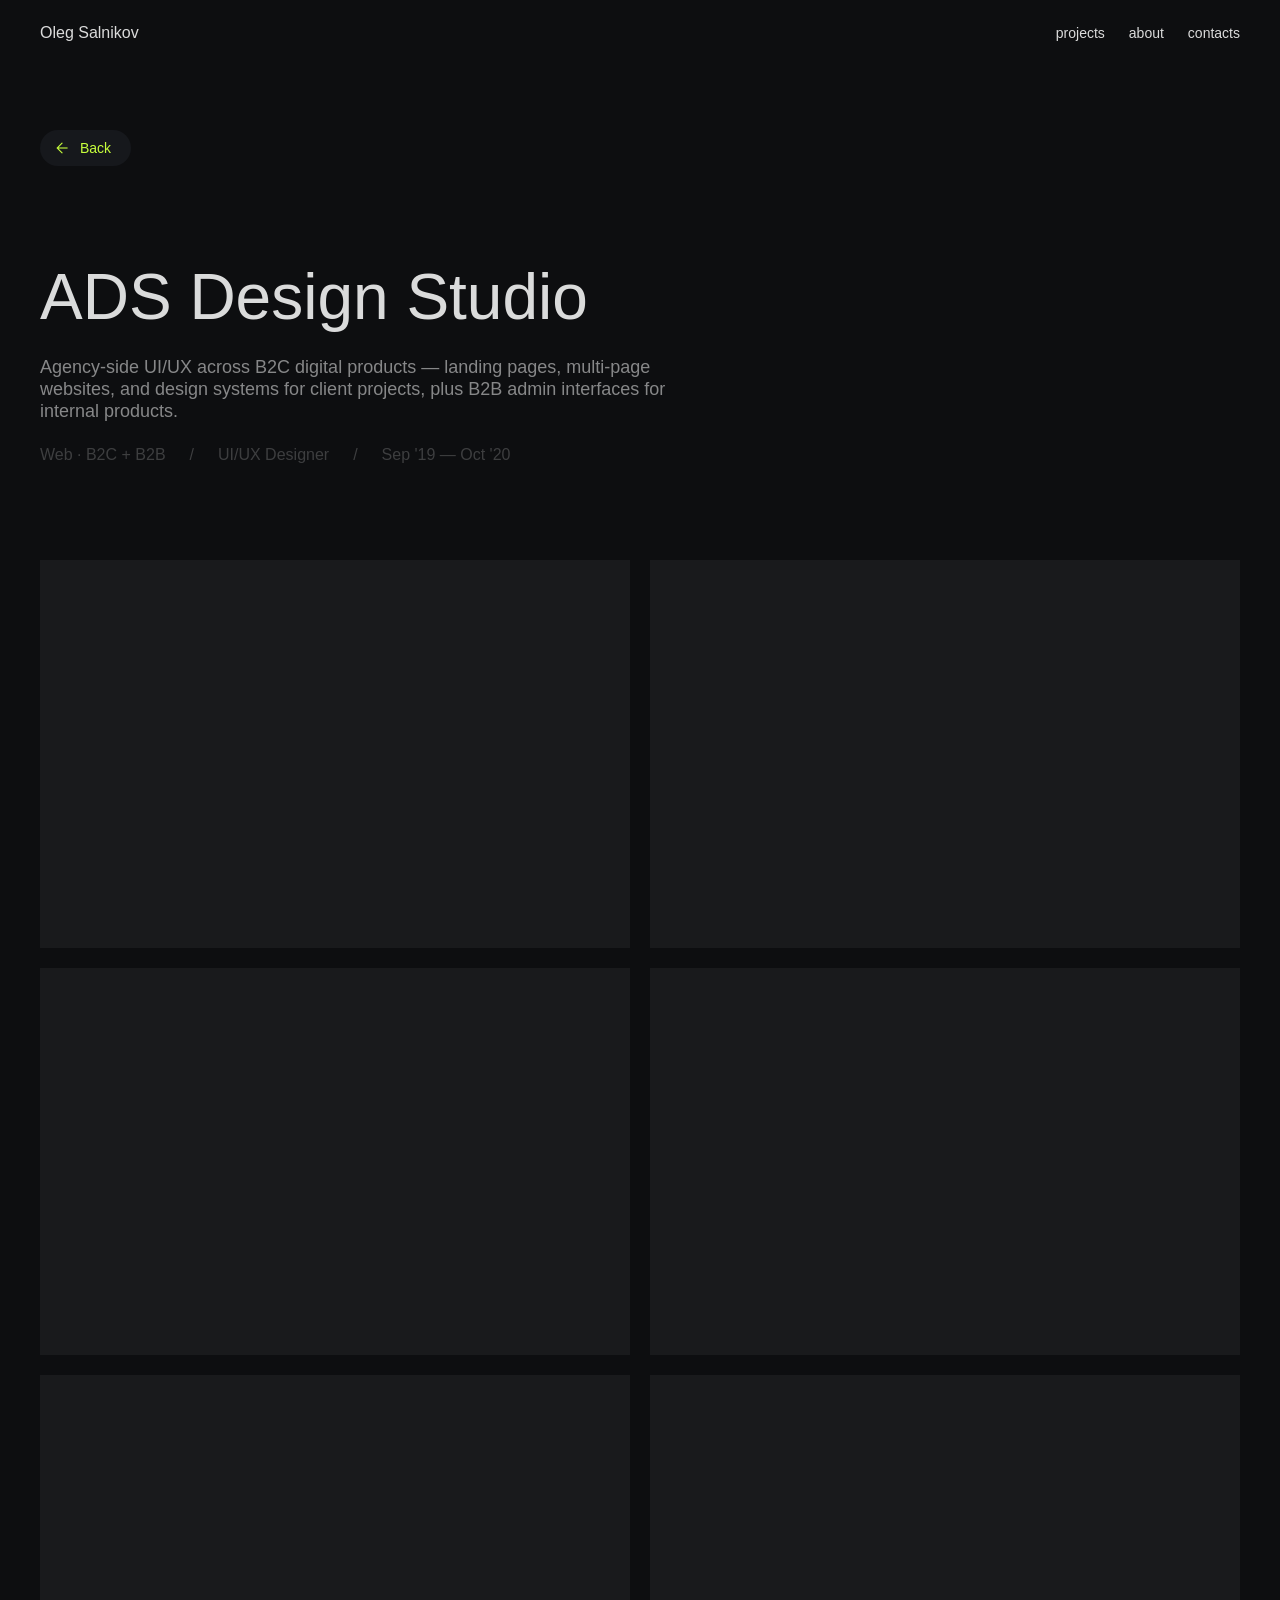
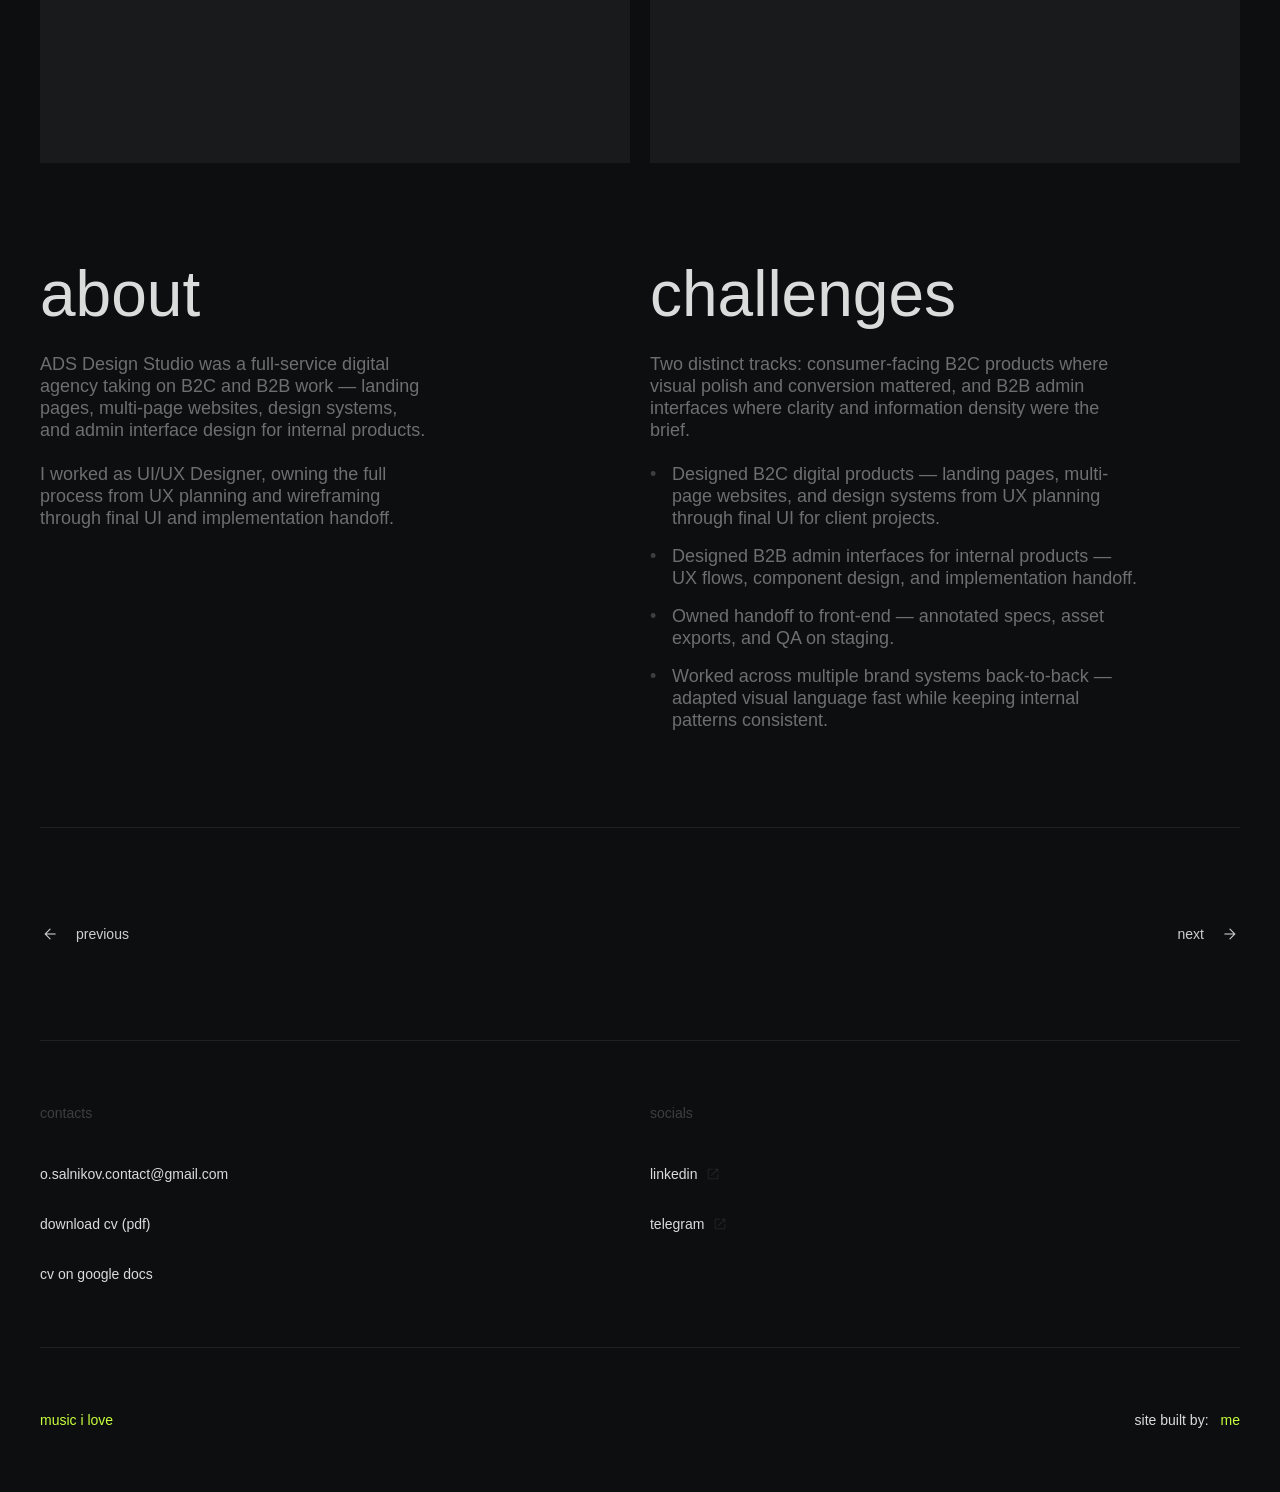
==== commit a8251f16: "Complete redesign — new Figma-based portfolio New design system: Helvetica Neue, Material Symbols, 1" ====
--- a/cases/ads-design.html
+++ b/cases/ads-design.html
@@ -1,228 +1,97 @@
-<!doctype html>
+<!DOCTYPE html>
 <html lang="en">
 <head>
-<meta charset="utf-8" />
-<meta name="viewport" content="width=device-width, initial-scale=1" />
-<title>ADS Design — UI/UX work · Oleg Salnikov</title>
-<meta name="description" content="UI/UX Designer at ADS Design Studio — B2C digital products, multi-page websites, design systems, and B2B admin interfaces." />
-<link rel="preconnect" href="https://fonts.googleapis.com" />
-<link rel="preconnect" href="https://fonts.gstatic.com" crossorigin />
-<link href="https://fonts.googleapis.com/css2?family=Hanken+Grotesk:ital,wght@0,400;0,500;0,600;0,700;1,400&family=Space+Mono:wght@400;700&display=swap" rel="stylesheet" />
-<link rel="stylesheet" href="../assets/case.css" />
+<meta charset="UTF-8">
+<meta name="viewport" content="width=device-width, initial-scale=1.0">
+<title>ADS Design Studio — Oleg Salnikov</title>
+<link rel="stylesheet" href="https://fonts.googleapis.com/css2?family=Material+Symbols+Outlined:opsz,wght,FILL,GRAD@20..48,300,0,0">
+<link rel="stylesheet" href="../styles.css">
 </head>
 <body>
 
-<!-- NAV -->
-<nav class="nav">
-  <a class="logo" href="../index.html">
-    <span>Oleg Salnikov</span>
-    <span class="role">Lead Product Designer</span>
-  </a>
-  <a class="back" href="../index.html#works">← All work</a>
-</nav>
-
-<!-- HERO -->
-<section class="case-hero">
-  <div class="eyebrow">
-    <span class="num">N°04</span>
-    <span class="cat violet">AGENCY · UI/UX</span>
-    <span>// CASE STUDY</span>
-  </div>
-  <h1>ADS Design — UI/UX work</h1>
-  <p class="tagline">Agency-side UI/UX across B2C digital products — landing pages, multi-page websites, and design systems for client projects, plus B2B admin interfaces for internal products.</p>
-</section>
-
-<!-- META STRIP -->
-<div class="case-meta">
-  <div class="item">
-    <div class="label">Client</div>
-    <div class="value">ADS Design Studio</div>
-  </div>
-  <div class="item">
-    <div class="label">Role</div>
-    <div class="value">UI/UX Designer</div>
-  </div>
-  <div class="item">
-    <div class="label">Period</div>
-    <div class="value">Sep '19 — Oct '20</div>
-  </div>
-  <div class="item">
-    <div class="label">Projects</div>
-    <div class="value">B2C + B2B admin</div>
-  </div>
+<div class="container">
+  <header class="site-header">
+    <a class="logo" href="../index.html">Oleg Salnikov</a>
+    <nav class="site-nav">
+      <a href="../index.html#projects">projects</a>
+      <a href="../index.html#about">about</a>
+      <a href="../index.html#contacts">contacts</a>
+    </nav>
+  </header>
+  <a class="back-pill" href="../index.html"><span class="material-symbols-outlined">arrow_back</span>Back</a>
 </div>
 
-<!-- HERO COVER -->
-<div class="case-cover">
-  <div class="frame">
-    <svg viewBox="0 0 1600 900" preserveAspectRatio="xMidYMid slice" xmlns="http://www.w3.org/2000/svg">
-      <rect width="1600" height="900" fill="#1b1e23"/>
-      <rect x="80" y="80" width="1440" height="740" fill="none" stroke="#2a2e34" stroke-width="1.5" stroke-dasharray="6 8"/>
-      <text x="800" y="450" text-anchor="middle" font-family="Space Mono, monospace" font-size="14" fill="#5a5e66" letter-spacing="4">COVER IMAGE — REPLACE ME</text>
-      <text x="800" y="478" text-anchor="middle" font-family="Space Mono, monospace" font-size="11" fill="#3a3e45" letter-spacing="3">recommended 1600 × 900 · png/jpg</text>
-    </svg>
-  </div>
-</div>
+<main>
+  <section class="container case-head">
+    <h1 class="display">ADS Design Studio</h1>
+    <p class="lede">Agency-side UI/UX across B2C digital products — landing pages, multi-page websites, and design systems for client projects, plus B2B admin interfaces for internal products.</p>
+    <div class="case-meta">
+      <span>Web · B2C + B2B</span>
+      <span>/</span>
+      <span>UI/UX Designer</span>
+      <span>/</span>
+      <span>Sep '19 — Oct '20</span>
+    </div>
+  </section>
 
-<!-- BRIEF -->
-<section class="case-block">
-  <h2>// BRIEF</h2>
-  <div class="body">
-    <p>ADS Design Studio was a <strong>full-service digital agency</strong> taking on B2C and B2B work — landing pages, multi-page websites, design systems for client projects, and admin interface design for internal products.</p>
-    <p>I worked as UI/UX Designer, owning the full process from UX planning and wireframing through final UI and implementation handoff.</p>
-  </div>
-  <aside class="side">
-    <dl>
-      <dt>Scope</dt><dd>B2C web · B2B admin</dd>
-      <dt>Clients</dt><dd>Mixed industries</dd>
-      <dt>Format</dt><dd>Studio · in-office</dd>
-      <dt>Status</dt><dd>Wrapped</dd>
-    </dl>
-  </aside>
-</section>
+  <section class="container case-grid">
+    <div class="case-shot"></div>
+    <div class="case-shot"></div>
+    <div class="case-shot"></div>
+    <div class="case-shot"></div>
+    <div class="case-shot"></div>
+    <div class="case-shot"></div>
+  </section>
 
-<!-- APPROACH -->
-<section class="case-block">
-  <h2>// APPROACH</h2>
-  <div class="body">
-    <p>Two distinct tracks: consumer-facing B2C products where visual polish and conversion mattered, and B2B admin interfaces where clarity and information density were the brief.</p>
-    <ul>
-      <li>Designed B2C digital products — landing pages, multi-page websites, and design systems from UX planning and wireframing through final UI for client projects.</li>
-      <li>Designed B2B admin interfaces for internal products — UX flows, component design, and implementation handoff.</li>
-      <li>Owned handoff to front-end — annotated specs, asset exports, and QA on staging.</li>
-      <li>Worked across multiple brand systems back-to-back — adapted visual language fast while keeping internal patterns consistent.</li>
-    </ul>
-  </div>
-  <aside class="side">
-    <dl>
-      <dt>Tools</dt><dd>Figma · Sketch · Photoshop</dd>
-      <dt>Handoff</dt><dd>Zeplin → front-end</dd>
-      <dt>Cycle</dt><dd>1–6 week projects</dd>
-      <dt>Team</dt><dd>2–4 per project</dd>
-    </dl>
-  </aside>
-</section>
-
-<!-- GALLERY -->
-<section class="case-gallery">
-  <figure class="shot s-6">
-    <div class="frame">
-      <svg viewBox="0 0 800 600" preserveAspectRatio="xMidYMid slice" xmlns="http://www.w3.org/2000/svg">
-        <rect width="800" height="600" fill="#1b1e23"/>
-        <line x1="0" y1="0" x2="800" y2="600" stroke="#2a2e34" stroke-width="1.5"/>
-        <line x1="800" y1="0" x2="0" y2="600" stroke="#2a2e34" stroke-width="1.5"/>
-        <text x="400" y="305" text-anchor="middle" font-family="Space Mono, monospace" font-size="12" fill="#5a5e66" letter-spacing="3">B2C WEBSITE</text>
-      </svg>
-    </div>
-    <figcaption class="caption"><span>B2C website · UX through final UI</span><span class="n">01</span></figcaption>
-  </figure>
-  <figure class="shot s-6">
-    <div class="frame">
-      <svg viewBox="0 0 800 600" preserveAspectRatio="xMidYMid slice" xmlns="http://www.w3.org/2000/svg">
-        <rect width="800" height="600" fill="#1b1e23"/>
-        <line x1="0" y1="0" x2="800" y2="600" stroke="#2a2e34" stroke-width="1.5"/>
-        <line x1="800" y1="0" x2="0" y2="600" stroke="#2a2e34" stroke-width="1.5"/>
-        <text x="400" y="305" text-anchor="middle" font-family="Space Mono, monospace" font-size="12" fill="#5a5e66" letter-spacing="3">B2B ADMIN INTERFACE</text>
-      </svg>
-    </div>
-    <figcaption class="caption"><span>B2B admin interface</span><span class="n">02</span></figcaption>
-  </figure>
-  <figure class="shot s-4">
-    <div class="frame">
-      <svg viewBox="0 0 500 750" preserveAspectRatio="xMidYMid slice" xmlns="http://www.w3.org/2000/svg">
-        <rect width="500" height="750" fill="#1b1e23"/>
-        <line x1="0" y1="0" x2="500" y2="750" stroke="#2a2e34" stroke-width="1.5"/>
-        <line x1="500" y1="0" x2="0" y2="750" stroke="#2a2e34" stroke-width="1.5"/>
-        <text x="250" y="380" text-anchor="middle" font-family="Space Mono, monospace" font-size="12" fill="#5a5e66" letter-spacing="3">MOBILE LANDING</text>
-      </svg>
-    </div>
-    <figcaption class="caption"><span>Landing page · mobile</span><span class="n">03</span></figcaption>
-  </figure>
-  <figure class="shot s-4">
-    <div class="frame">
-      <svg viewBox="0 0 500 750" preserveAspectRatio="xMidYMid slice" xmlns="http://www.w3.org/2000/svg">
-        <rect width="500" height="750" fill="#1b1e23"/>
-        <line x1="0" y1="0" x2="500" y2="750" stroke="#2a2e34" stroke-width="1.5"/>
-        <line x1="500" y1="0" x2="0" y2="750" stroke="#2a2e34" stroke-width="1.5"/>
-        <text x="250" y="380" text-anchor="middle" font-family="Space Mono, monospace" font-size="12" fill="#5a5e66" letter-spacing="3">DESIGN SYSTEM</text>
-      </svg>
-    </div>
-    <figcaption class="caption"><span>Component library for client project</span><span class="n">04</span></figcaption>
-  </figure>
-  <figure class="shot s-4">
-    <div class="frame">
-      <svg viewBox="0 0 500 750" preserveAspectRatio="xMidYMid slice" xmlns="http://www.w3.org/2000/svg">
-        <rect width="500" height="750" fill="#1b1e23"/>
-        <line x1="0" y1="0" x2="500" y2="750" stroke="#2a2e34" stroke-width="1.5"/>
-        <line x1="500" y1="0" x2="0" y2="750" stroke="#2a2e34" stroke-width="1.5"/>
-        <text x="250" y="380" text-anchor="middle" font-family="Space Mono, monospace" font-size="12" fill="#5a5e66" letter-spacing="3">UX WIREFRAMES</text>
-      </svg>
-    </div>
-    <figcaption class="caption"><span>UX wireframes · flow planning</span><span class="n">05</span></figcaption>
-  </figure>
-</section>
-
-<!-- PULL -->
-<section class="pull">
-  <blockquote>Working across B2C and B2B back-to-back teaches you that <span class="accent">context changes everything</span>.</blockquote>
-  <cite>— retrospective note · '20</cite>
-</section>
-
-<!-- OUTCOME -->
-<section class="case-block">
-  <h2>// OUTCOME</h2>
-  <div class="body">
-    <p>Shipped across both B2C and B2B surfaces — built the muscle memory for working across different product contexts and owning the full process from brief to handoff.</p>
-    <div class="outcomes">
-      <div class="outcome accent">
-        <div class="num">B2C</div>
-        <div class="label">Websites · landings · systems</div>
-      </div>
-      <div class="outcome">
-        <div class="num">B2B</div>
-        <div class="label">Admin interfaces · internal tools</div>
-      </div>
-      <div class="outcome violet">
-        <div class="num">100%</div>
-        <div class="label">On-time delivery</div>
+  <section class="container case-cols grid12">
+    <div class="case-col">
+      <h2>about</h2>
+      <div class="body">
+        <p>ADS Design Studio was a full-service digital agency taking on B2C and B2B work — landing pages, multi-page websites, design systems, and admin interface design for internal products.</p>
+        <p>I worked as UI/UX Designer, owning the full process from UX planning and wireframing through final UI and implementation handoff.</p>
       </div>
     </div>
-  </div>
-  <aside class="side">
-    <dl>
-      <dt>My role</dt><dd>UI/UX designer end-to-end</dd>
-      <dt>Wins</dt><dd>Range · speed · handoff quality</dd>
-      <dt>Hard parts</dt><dd>Context-switching between B2C and B2B</dd>
-    </dl>
-  </aside>
-</section>
+    <div class="case-col">
+      <h2>challenges</h2>
+      <div class="body">
+        <p>Two distinct tracks: consumer-facing B2C products where visual polish and conversion mattered, and B2B admin interfaces where clarity and information density were the brief.</p>
+        <ul>
+          <li>Designed B2C digital products — landing pages, multi-page websites, and design systems from UX planning through final UI for client projects.</li>
+          <li>Designed B2B admin interfaces for internal products — UX flows, component design, and implementation handoff.</li>
+          <li>Owned handoff to front-end — annotated specs, asset exports, and QA on staging.</li>
+          <li>Worked across multiple brand systems back-to-back — adapted visual language fast while keeping internal patterns consistent.</li>
+        </ul>
+      </div>
+    </div>
+  </section>
 
-<!-- NEXT CASE -->
-<a class="next-case" href="freelance.html">
-  <div class="label">Next case · N°05</div>
-  <h3><span>Freelance — UI Design</span><span class="arrow">→</span></h3>
-</a>
+  <nav class="container case-nav">
+    <a href="huawei-petal-search.html"><span class="material-symbols-outlined">arrow_back</span>previous</a>
+    <a href="freelance.html">next<span class="material-symbols-outlined">arrow_forward</span></a>
+  </nav>
+</main>
 
-<!-- CONTACT -->
-<footer class="case-contact">
-  <div class="row">
-    <div>
-      <h4>// EMAIL</h4>
-      <a href="mailto:o.salnikov.contact@gmail.com">o.salnikov.contact@gmail.com</a>
+<footer class="site-footer">
+  <div class="container footer-cols grid12">
+    <div class="footer-col">
+      <h3>contacts</h3>
+      <ul>
+        <li><a href="mailto:o.salnikov.contact@gmail.com">o.salnikov.contact@gmail.com</a></li>
+        <li><a href="#">download cv (pdf)</a></li>
+        <li><a href="#">cv on google docs</a></li>
+      </ul>
     </div>
-    <div>
-      <h4>// ELSEWHERE</h4>
-      <a href="https://www.linkedin.com/in/oleg-salnikov-800204224" target="_blank" rel="noopener">LinkedIn ↗</a>
-      <a href="#">Read.cv ↗</a>
-    </div>
-    <div>
-      <h4>// CALL</h4>
-      <a href="#">Book a 30-min intro ↗</a>
+    <div class="footer-col">
+      <h3>socials</h3>
+      <ul>
+        <li><a class="ext-link" href="https://www.linkedin.com/in/oleg-salnikov-800204224" target="_blank" rel="noopener">linkedin<span class="material-symbols-outlined">open_in_new</span></a></li>
+        <li><a class="ext-link" href="#" target="_blank" rel="noopener">telegram<span class="material-symbols-outlined">open_in_new</span></a></li>
+      </ul>
     </div>
   </div>
-  <div class="foot">
-    <span>© 2026 Oleg Salnikov · Limassol</span>
-    <span><a href="../index.html" style="color:inherit;text-decoration:none;">← Back to portfolio</a></span>
+  <div class="container footer-bottom">
+    <a href="#">music i love</a>
+    <span class="built">site built by: <a href="#">me</a></span>
   </div>
 </footer>
 
--- a/styles.css
+++ b/styles.css
@@ -0,0 +1,487 @@
+/* ── Oleg Salnikov portfolio — from dsign-2 Figma ─────────────────
+   Grid: 12 columns / 20px gutters / 1360 content / 40px margins   */
+
+:root {
+  --bg: rgb(13, 14, 16);
+  --surface: rgb(22, 24, 28);
+  --card: rgba(255, 255, 255, 0.05);
+  --accent: rgb(199, 255, 60);
+  --text-primary: rgba(255, 255, 255, 0.85);
+  --text-secondary: rgba(255, 255, 255, 0.5);
+  --text-body: rgba(255, 255, 255, 0.4);
+  --text-faint: rgba(255, 255, 255, 0.2);
+  --icon-stroke: rgba(255, 255, 255, 0.1);
+  --hairline: rgba(255, 255, 255, 0.08);
+  --font: "Helvetica Neue", -apple-system, BlinkMacSystemFont, "Segoe UI", Roboto, Arial, sans-serif;
+}
+
+* { margin: 0; padding: 0; box-sizing: border-box; }
+
+html { scroll-behavior: smooth; }
+
+body {
+  background: var(--bg);
+  color: var(--text-primary);
+  font-family: var(--font);
+  font-size: 16px;
+  -webkit-font-smoothing: antialiased;
+}
+
+.container {
+  max-width: 1440px;
+  margin: 0 auto;
+  padding-left: 40px;
+  padding-right: 40px;
+}
+
+/* 12-column grid shared by every section */
+.grid12 {
+  display: grid;
+  grid-template-columns: repeat(12, 1fr);
+  column-gap: 20px;
+}
+
+a { color: inherit; text-decoration: none; }
+
+.material-symbols-outlined {
+  font-variation-settings: 'FILL' 0, 'wght' 300, 'GRAD' 0, 'opsz' 20;
+  font-size: 20px;
+  line-height: 1;
+}
+
+/* ── Header ─────────────────────────────────────────────────────── */
+
+.site-header {
+  display: flex;
+  justify-content: space-between;
+  align-items: center;
+  padding-top: 24px;
+  padding-bottom: 24px;
+}
+
+.logo {
+  font-size: 16px;
+  font-weight: 500;
+  color: var(--text-primary);
+}
+
+.site-nav {
+  display: flex;
+  gap: 24px;
+  align-items: center;
+}
+
+.site-nav a {
+  font-size: 14px;
+  font-weight: 500;
+  color: var(--text-primary);
+  transition: color 0.2s ease;
+}
+
+.site-nav a:hover { color: var(--accent); }
+
+/* ── Links with external icon ───────────────────────────────────── */
+
+.ext-link {
+  display: inline-flex;
+  align-items: center;
+  gap: 8px;
+  font-size: 14px;
+  font-weight: 500;
+  color: var(--text-primary);
+  transition: color 0.2s ease;
+}
+
+.ext-link .material-symbols-outlined {
+  font-size: 16px;
+  color: var(--icon-stroke);
+  transition: color 0.2s ease;
+}
+
+.ext-link:hover,
+.ext-link:hover .material-symbols-outlined { color: var(--accent); }
+
+/* ── Hero ───────────────────────────────────────────────────────── */
+
+.hero {
+  padding-top: 301px;
+  padding-bottom: 92px;
+  align-items: start;
+}
+
+.hero-left { grid-column: 1 / span 5; }
+
+.hero-left .dot {
+  display: block;
+  width: 8px;
+  height: 8px;
+  background: var(--text-primary);
+  margin-bottom: 28px;
+}
+
+h1.display, .display {
+  font-size: 64px;
+  font-weight: 400;
+  line-height: 1.1;
+  color: var(--text-primary);
+  text-wrap: pretty;
+}
+
+.hero-right {
+  grid-column: 10 / span 3;
+  align-self: stretch;
+  display: flex;
+  flex-direction: column;
+  justify-content: space-between;
+  padding-top: 40px;
+  padding-bottom: 8px;
+  align-items: flex-end;
+}
+
+.hero-bio {
+  font-size: 16px;
+  font-weight: 300;
+  line-height: 19px;
+  color: var(--text-secondary);
+  text-align: right;
+}
+
+.social-row {
+  display: flex;
+  justify-content: flex-end;
+  gap: 24px;
+  align-items: center;
+}
+
+/* ── Project grid ───────────────────────────────────────────────── */
+
+.project-grid {
+  row-gap: 20px;
+  padding-bottom: 96px;
+}
+
+/* wrapper keeps name below card, both spanning 4 cols */
+.project-item {
+  grid-column: span 4;
+  display: flex;
+  flex-direction: column;
+  gap: 12px;
+}
+
+.project-card {
+  position: relative;
+  display: block;
+  aspect-ratio: 1 / 1;
+  background: var(--card);
+  overflow: hidden;
+  transition: outline-color 0.2s ease;
+  outline: 1px solid transparent;
+  outline-offset: -1px;
+}
+
+.project-card:hover { outline-color: rgba(255, 255, 255, 0.18); }
+
+.project-card .card-label {
+  position: absolute;
+  left: 20px;
+  bottom: 20px;
+  display: inline-flex;
+  align-items: center;
+  gap: 8px;
+  font-size: 14px;
+  font-weight: 500;
+  color: var(--text-primary);
+  background: rgba(13, 14, 16, 0.72);
+  backdrop-filter: blur(6px);
+  border-radius: 999px;
+  padding: 8px 14px 8px 16px;
+  opacity: 0;
+  transform: translateY(6px);
+  transition: opacity 0.25s ease, transform 0.25s ease;
+  pointer-events: none;
+}
+
+.project-card .card-label .material-symbols-outlined {
+  font-size: 16px;
+  color: var(--accent);
+}
+
+.project-card:hover .card-label { opacity: 1; transform: translateY(0); }
+
+.project-name {
+  font-size: 14px;
+  font-weight: 500;
+  color: var(--text-secondary);
+}
+
+/* ── About ──────────────────────────────────────────────────────── */
+
+.about { padding-bottom: 115px; }
+
+.about > h2 { grid-column: 1 / span 4; }
+
+.about-points {
+  grid-column: 7 / span 3;
+  display: flex;
+  flex-direction: column;
+  gap: 48px;
+}
+
+.about-point { position: relative; }
+
+.about-point > .material-symbols-outlined {
+  position: absolute;
+  left: -84px;
+  top: 1px;
+  color: var(--text-secondary);
+}
+
+.about-point p {
+  font-size: 16px;
+  font-weight: 300;
+  line-height: 19px;
+  color: var(--text-secondary);
+}
+
+.about-photo {
+  grid-column: 7 / span 3;
+  width: 100%;
+  aspect-ratio: 1 / 1;
+  object-fit: cover;
+  display: block;
+}
+
+/* ── Case page ──────────────────────────────────────────────────── */
+
+.back-pill {
+  display: inline-flex;
+  align-items: center;
+  gap: 8px;
+  padding: 8px 20px 8px 12px;
+  border-radius: 999px;
+  background: var(--surface);
+  font-size: 14px;
+  font-weight: 500;
+  color: var(--accent);
+  margin-top: 64px;
+  transition: background 0.2s ease;
+}
+
+.back-pill .material-symbols-outlined { font-size: 20px; color: var(--accent); }
+
+.back-pill:hover { background: rgb(30, 31, 33); }
+
+.case-head {
+  padding-top: 96px;
+  display: flex;
+  flex-direction: column;
+  gap: 24px;
+  align-items: flex-start;
+}
+
+.case-head > * { max-width: 670px; }
+
+.case-head .lede {
+  font-size: 18px;
+  font-weight: 300;
+  line-height: 22px;
+  color: var(--text-secondary);
+}
+
+.case-meta {
+  display: flex;
+  flex-wrap: wrap;
+  gap: 24px;
+  align-items: center;
+  font-size: 16px;
+  font-weight: 300;
+  color: var(--text-faint);
+}
+
+.case-grid {
+  display: grid;
+  grid-template-columns: 1fr 1fr;
+  gap: 20px;
+  padding-top: 96px;
+}
+
+.case-shot {
+  aspect-ratio: 670 / 440;
+  background: var(--card);
+  overflow: hidden;
+}
+
+.case-cols {
+  padding-top: 96px;
+  padding-bottom: 96px;
+  row-gap: 80px;
+}
+
+.case-col {
+  display: flex;
+  flex-direction: column;
+  gap: 24px;
+}
+
+.case-col:first-child { grid-column: 1 / span 4; }
+.case-col:last-child  { grid-column: 7 / span 5; }
+
+.case-col h2 { font-size: 64px; font-weight: 400; line-height: 1.1; color: var(--text-primary); }
+
+.case-col p, .case-col li {
+  font-size: 18px;
+  font-weight: 300;
+  line-height: 22px;
+  color: var(--text-body);
+}
+
+.case-col .body { display: flex; flex-direction: column; gap: 22px; }
+
+.case-col ul {
+  list-style: none;
+  display: flex;
+  flex-direction: column;
+  gap: 16px;
+}
+
+.case-col li {
+  display: grid;
+  grid-template-columns: 12px 1fr;
+  gap: 10px;
+}
+
+.case-col li::before {
+  content: "•";
+  color: var(--text-faint);
+  line-height: 22px;
+}
+
+/* prev / next */
+.case-nav {
+  display: flex;
+  flex-wrap: wrap;
+  justify-content: space-between;
+  align-items: center;
+  padding-bottom: 96px;
+}
+
+.case-nav::before {
+  content: "";
+  width: 100%;
+  height: 1px;
+  background: var(--hairline);
+  margin-bottom: 96px;
+}
+
+.case-nav a {
+  display: inline-flex;
+  align-items: center;
+  gap: 16px;
+  font-size: 14px;
+  font-weight: 500;
+  color: rgba(255, 255, 255, 0.8);
+  transition: color 0.2s ease;
+}
+
+.case-nav a .material-symbols-outlined { color: rgba(255, 255, 255, 0.8); transition: color 0.2s ease; }
+
+.case-nav a:hover,
+.case-nav a:hover .material-symbols-outlined { color: var(--accent); }
+
+/* ── Footer ─────────────────────────────────────────────────────── */
+
+.footer-cols { padding-bottom: 64px; }
+
+.footer-cols::before {
+  content: "";
+  grid-column: 1 / -1;
+  height: 1px;
+  background: var(--hairline);
+  margin-bottom: 64px;
+}
+
+.footer-col:first-child { grid-column: 1 / span 4; }
+.footer-col:last-child  { grid-column: 7 / span 3; }
+
+.footer-col h3 {
+  font-size: 14px;
+  font-weight: 500;
+  color: var(--text-faint);
+  margin-bottom: 44px;
+}
+
+.footer-col ul {
+  list-style: none;
+  display: flex;
+  flex-direction: column;
+  gap: 32px;
+}
+
+.footer-col a {
+  font-size: 14px;
+  font-weight: 500;
+  color: var(--text-primary);
+  transition: color 0.2s ease;
+}
+
+.footer-col a:hover { color: var(--accent); }
+
+.footer-bottom {
+  display: flex;
+  flex-wrap: wrap;
+  justify-content: space-between;
+  align-items: center;
+  padding-bottom: 64px;
+}
+
+.footer-bottom::before {
+  content: "";
+  width: 100%;
+  height: 1px;
+  background: var(--hairline);
+  margin-bottom: 64px;
+}
+
+.footer-bottom a {
+  font-size: 14px;
+  font-weight: 500;
+  color: var(--accent);
+}
+
+.footer-bottom .built {
+  display: inline-flex;
+  gap: 12px;
+  font-size: 14px;
+  font-weight: 500;
+  color: var(--text-primary);
+}
+
+/* ── Responsive ─────────────────────────────────────────────────── */
+
+@media (max-width: 1040px) {
+  .hero { padding-top: 160px; row-gap: 48px; }
+  .hero-left { grid-column: 1 / -1; }
+  .hero-right { grid-column: 1 / span 6; align-self: start; justify-content: flex-start; align-items: flex-start; padding-top: 0; padding-bottom: 0; gap: 48px; }
+  .hero-bio { text-align: left; }
+  .project-item { grid-column: span 6; }
+  .about { row-gap: 64px; }
+  .about > h2 { grid-column: 1 / -1; }
+  .about-points { grid-column: 2 / span 6; }
+  .about-photo { grid-column: 2 / span 6; }
+  .case-col:first-child, .case-col:last-child { grid-column: 1 / -1; }
+  .footer-col:first-child { grid-column: 1 / span 6; }
+  .footer-col:last-child { grid-column: 7 / span 6; }
+}
+
+@media (max-width: 720px) {
+  .container { padding-left: 24px; padding-right: 24px; }
+  h1.display, .display, .case-col h2 { font-size: 40px; }
+  .hero-right { grid-column: 1 / -1; }
+  .project-item { grid-column: 1 / -1; }
+  .case-grid { grid-template-columns: 1fr; }
+  .about-points { grid-column: 1 / -1; padding-left: 44px; }
+  .about-photo { grid-column: 1 / -1; }
+  .about-point > .material-symbols-outlined { left: -44px; }
+  .footer-col:first-child { grid-column: 1 / -1; }
+  .footer-col:last-child { grid-column: 1 / -1; margin-top: 64px; }
+}
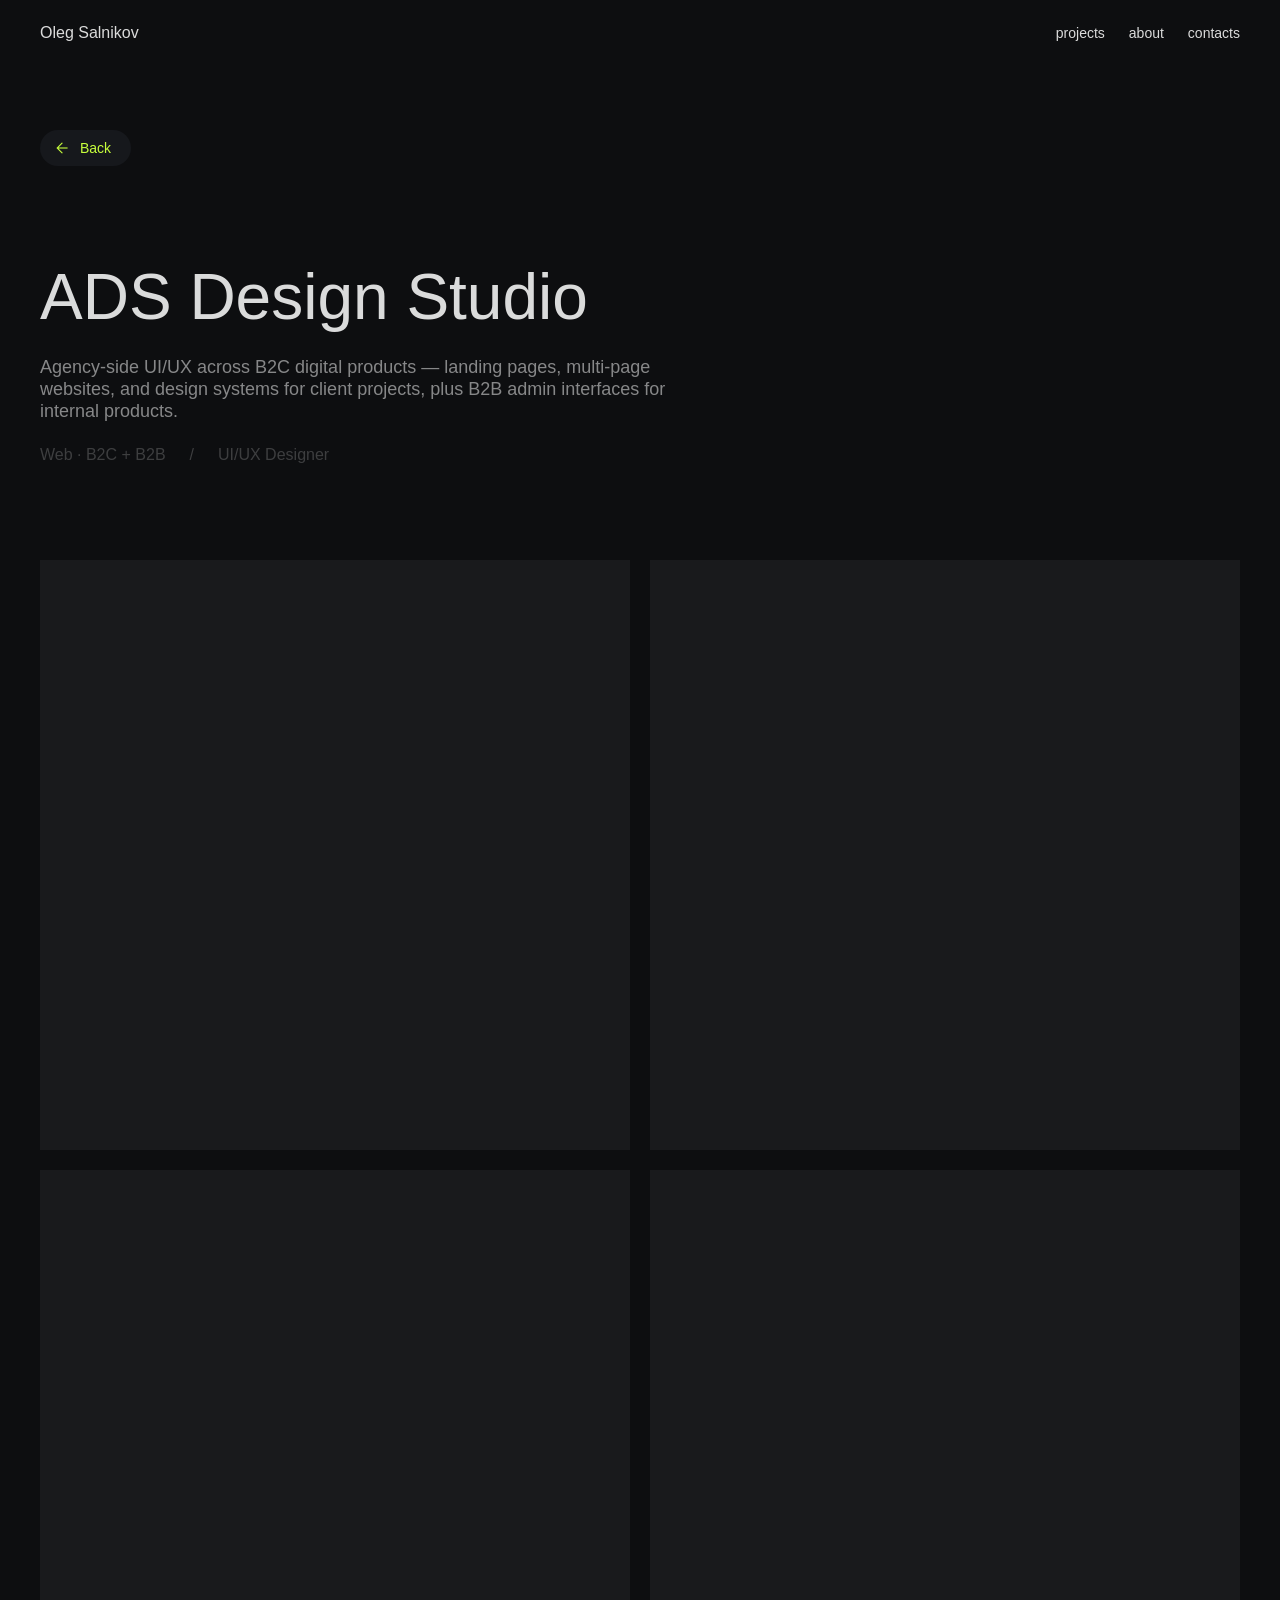
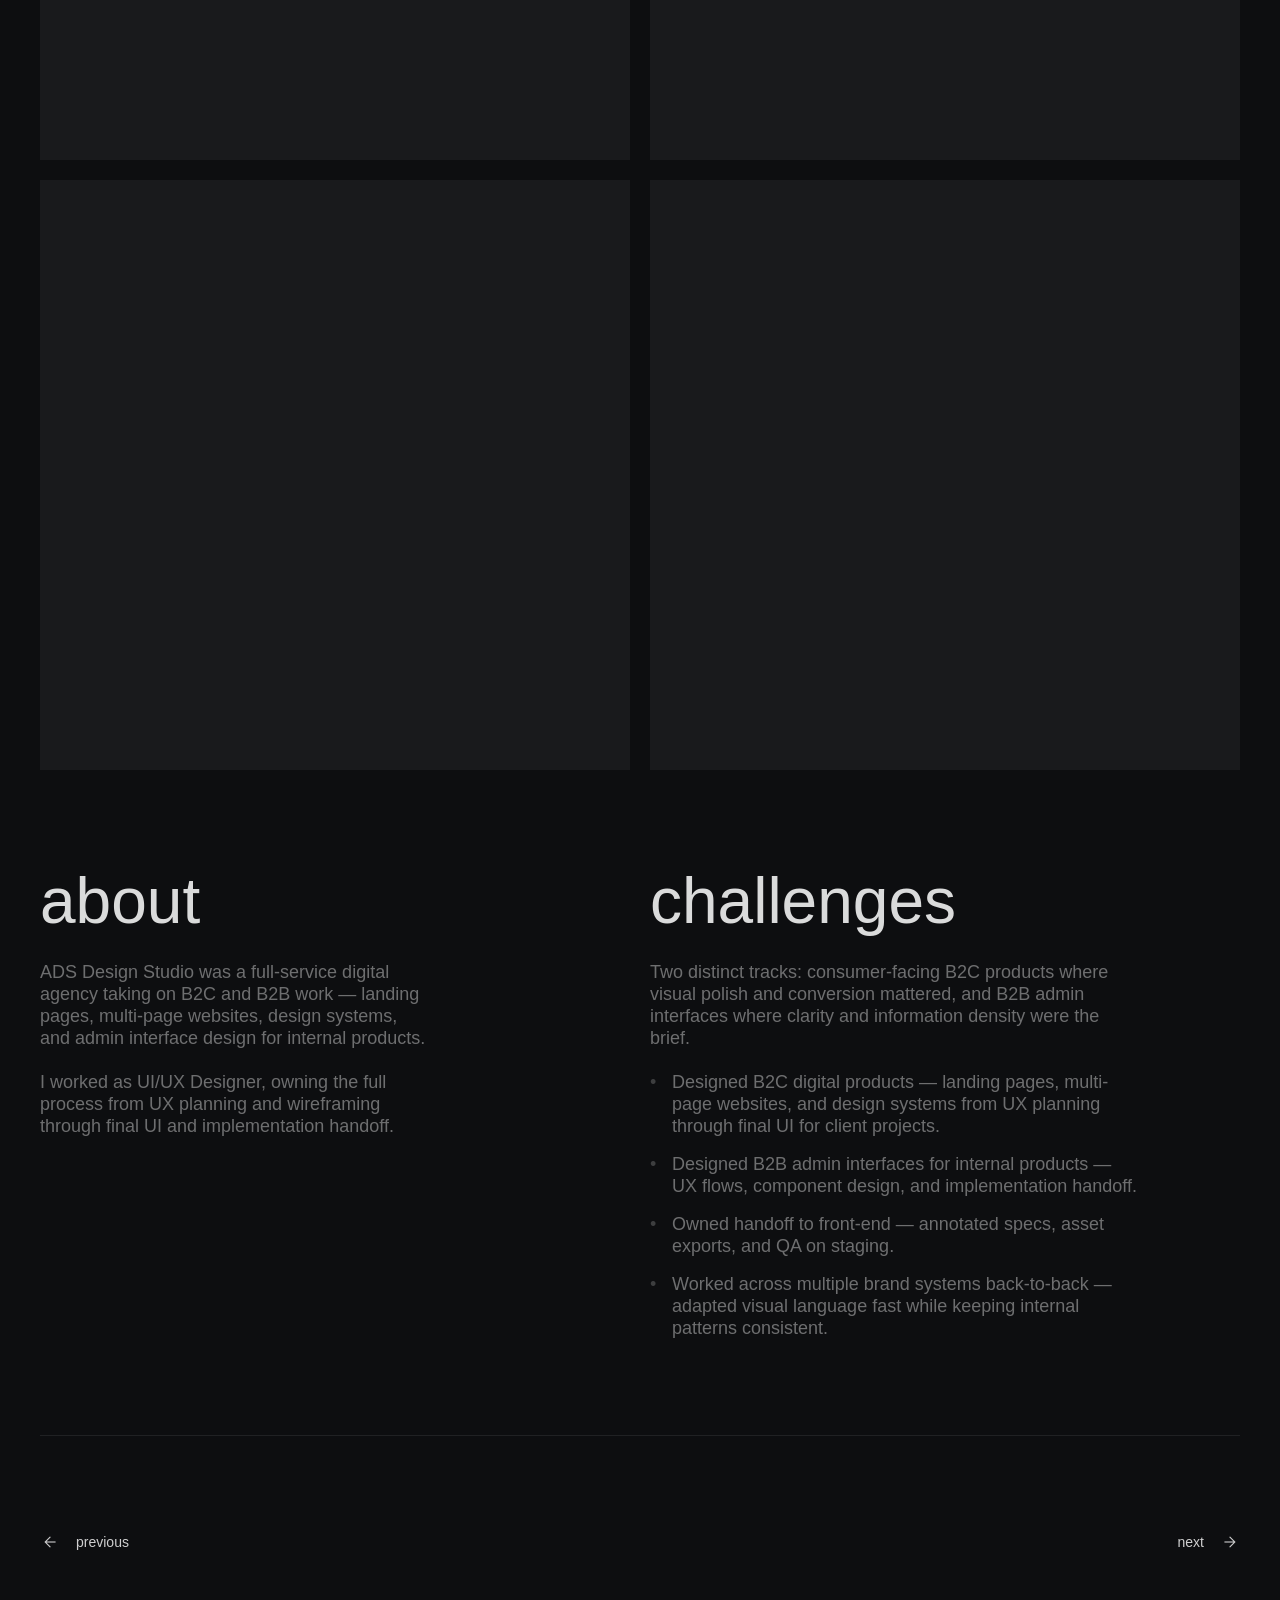
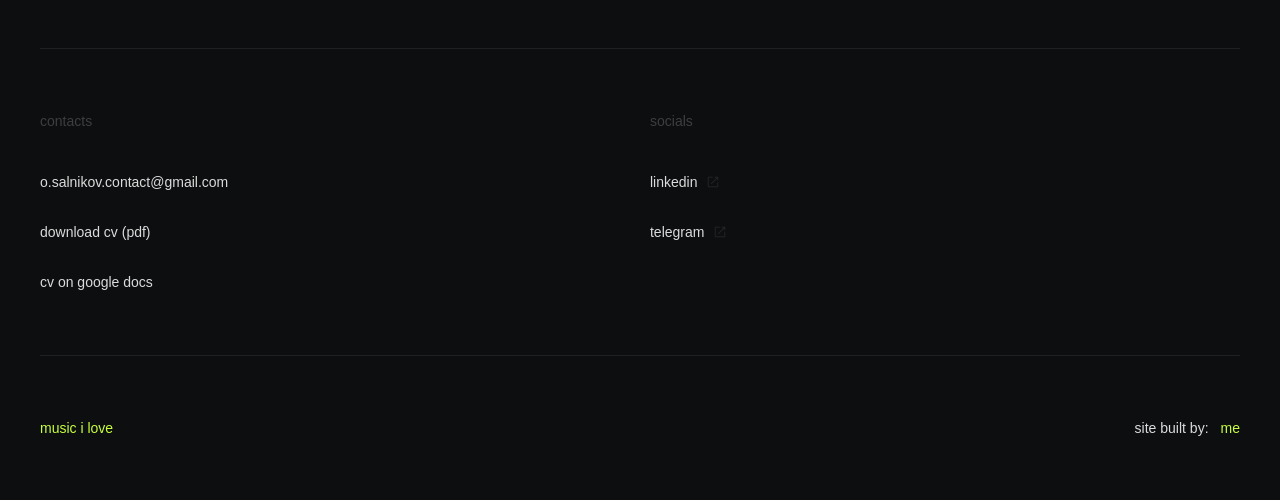
==== commit a48e0930: "Remove date ranges from case meta Co-Authored-By: Claude Sonnet 4.6 <noreply@anthropic.com>" ====
--- a/cases/ads-design.html
+++ b/cases/ads-design.html
@@ -29,8 +29,6 @@
       <span>Web · B2C + B2B</span>
       <span>/</span>
       <span>UI/UX Designer</span>
-      <span>/</span>
-      <span>Sep '19 — Oct '20</span>
     </div>
   </section>
 
--- a/styles.css
+++ b/styles.css
@@ -168,6 +168,31 @@
   gap: 12px;
 }
 
+/* Row 1: wide (8 cols) + narrow (4 cols) — scale with viewport, heights match */
+.pi-wide  { grid-column: span 8; }
+.pi-narrow { grid-column: span 4; }
+
+/* pi-narrow uses the default aspect-ratio: 1/1 from .project-card */
+
+/* pi-wide ratio = 8-col-span-width / 4-col-span-width at base grid (1360 content)
+   = 900 / 440 → keeps wide card height visually equal to narrow card height */
+.pi-wide .project-card {
+  aspect-ratio: 900 / 440;
+  display: flex;
+  align-items: center;
+  justify-content: center;
+}
+
+/* Square image area inside the landscape wide card.
+   Height comes from parent (definite via aspect-ratio), width from 1:1 ratio. */
+.card-inner-square {
+  position: relative;
+  height: 100%;
+  aspect-ratio: 1 / 1;
+  overflow: hidden;
+  flex-shrink: 0;
+}
+
 .project-card {
   position: relative;
   display: block;
@@ -181,6 +206,15 @@
 
 .project-card:hover { outline-color: rgba(255, 255, 255, 0.18); }
 
+.project-card img {
+  position: absolute;
+  inset: 0;
+  width: 100%;
+  height: 100%;
+  object-fit: cover;
+  display: block;
+}
+
 .project-card .card-label {
   position: absolute;
   left: 20px;
@@ -220,8 +254,15 @@
 
 .about > h2 { grid-column: 1 / span 4; }
 
+.about-right {
+  grid-column: 7 / span 3;
+  display: flex;
+  flex-direction: column;
+  gap: 48px;
+  padding-top: 16px;
+}
+
 .about-points {
-  grid-column: 7 / span 3;
   display: flex;
   flex-direction: column;
   gap: 48px;
@@ -244,7 +285,6 @@
 }
 
 .about-photo {
-  grid-column: 7 / span 3;
   width: 100%;
   aspect-ratio: 1 / 1;
   object-fit: cover;
@@ -306,9 +346,17 @@
 }
 
 .case-shot {
-  aspect-ratio: 670 / 440;
+  aspect-ratio: 1 / 1;
   background: var(--card);
   overflow: hidden;
+  position: relative;
+}
+
+.case-shot img {
+  width: 100%;
+  height: 100%;
+  object-fit: cover;
+  display: block;
 }
 
 .case-cols {
@@ -463,11 +511,14 @@
   .hero-left { grid-column: 1 / -1; }
   .hero-right { grid-column: 1 / span 6; align-self: start; justify-content: flex-start; align-items: flex-start; padding-top: 0; padding-bottom: 0; gap: 48px; }
   .hero-bio { text-align: left; }
-  .project-item { grid-column: span 6; }
+  .project-item,
+  .pi-wide,
+  .pi-narrow { grid-column: span 6; }
+  .pi-wide .project-card,
+  .pi-narrow .project-card { aspect-ratio: 1/1; height: auto; }
   .about { row-gap: 64px; }
   .about > h2 { grid-column: 1 / -1; }
-  .about-points { grid-column: 2 / span 6; }
-  .about-photo { grid-column: 2 / span 6; }
+  .about-right { grid-column: 2 / span 6; }
   .case-col:first-child, .case-col:last-child { grid-column: 1 / -1; }
   .footer-col:first-child { grid-column: 1 / span 6; }
   .footer-col:last-child { grid-column: 7 / span 6; }
@@ -477,10 +528,11 @@
   .container { padding-left: 24px; padding-right: 24px; }
   h1.display, .display, .case-col h2 { font-size: 40px; }
   .hero-right { grid-column: 1 / -1; }
-  .project-item { grid-column: 1 / -1; }
+  .project-item,
+  .pi-wide,
+  .pi-narrow { grid-column: 1 / -1; }
   .case-grid { grid-template-columns: 1fr; }
-  .about-points { grid-column: 1 / -1; padding-left: 44px; }
-  .about-photo { grid-column: 1 / -1; }
+  .about-right { grid-column: 1 / -1; padding-left: 44px; }
   .about-point > .material-symbols-outlined { left: -44px; }
   .footer-col:first-child { grid-column: 1 / -1; }
   .footer-col:last-child { grid-column: 1 / -1; margin-top: 64px; }
